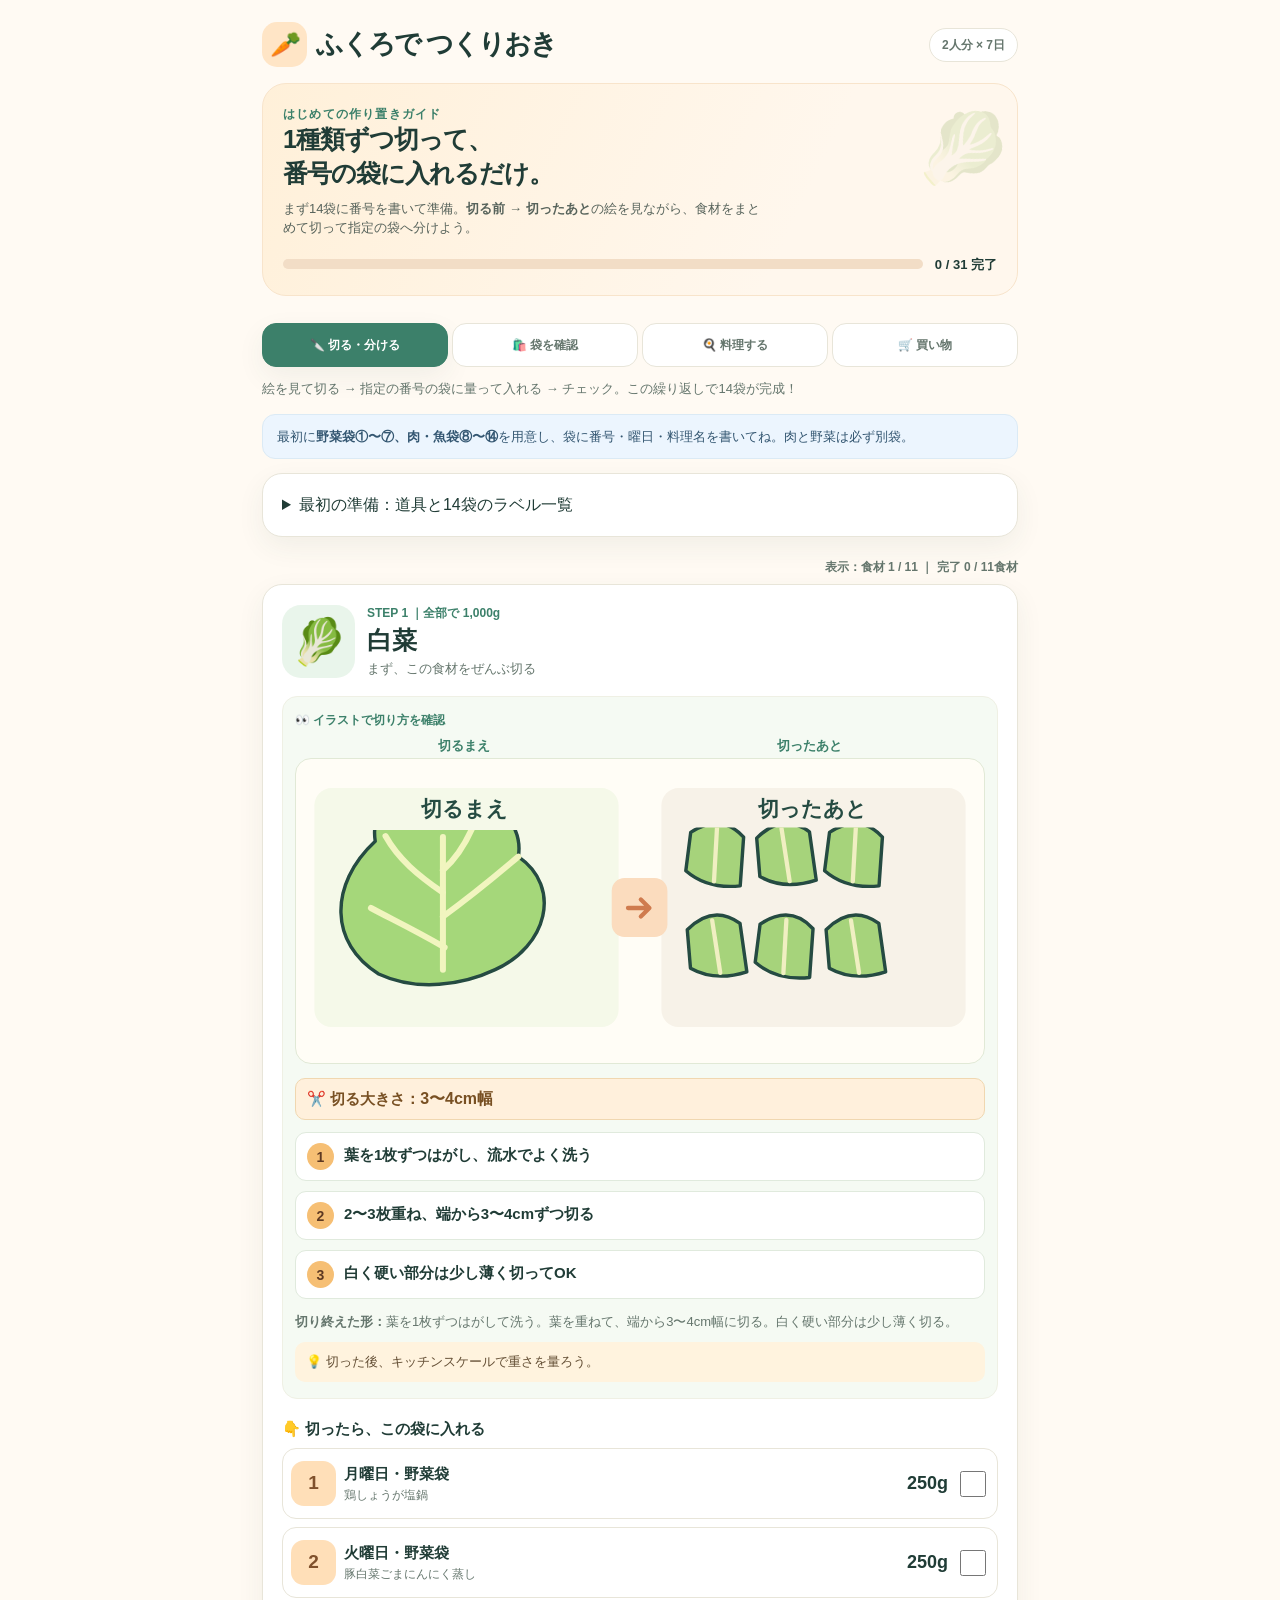
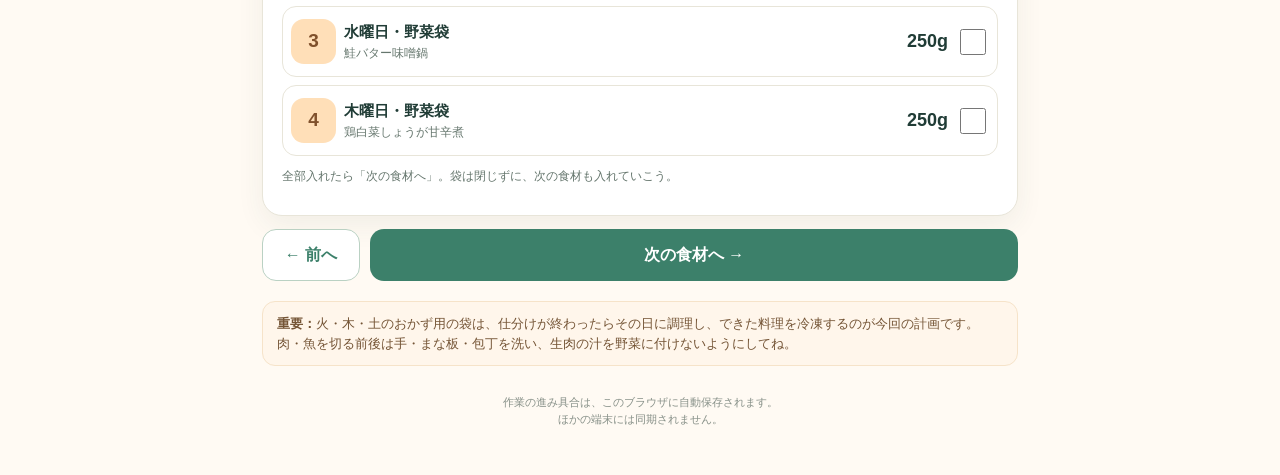
==== fukuro/index.html @ d4e45d3c "ふくろで つくりおき: 改修済みアプリを fukuro/ に取り込み、公開準備メモを更新 Codex で改修済みのアプリ本体・イラスト・テスト・引き継ぎ資料を ZIP から そのまま取り込んだ。Chr" ====
<!DOCTYPE html>
<html lang="ja">
<head>
<meta charset="utf-8">
<meta name="viewport" content="width=device-width,initial-scale=1,viewport-fit=cover">
<meta name="theme-color" content="#f7eee0">
<meta name="apple-mobile-web-app-capable" content="yes">
<meta name="apple-mobile-web-app-status-bar-style" content="default">
<link rel="apple-touch-icon" href="app-icon.png">
<link rel="manifest" href="manifest.webmanifest">
<meta name="description" content="1週間分の料理を、食材ごとに切って番号付きの袋に分ける作り置きサポートアプリ">
<title>ふくろで つくりおき｜イラスト付き切り方ガイド</title>
<style>
:root{--bg:#fffaf3;--paper:#fff;--ink:#203c36;--sub:#65766d;--orange:#f28a55;--orange-light:#fff0df;--green:#3c806a;--green-light:#e9f5eb;--line:#e8e5d9;--blue:#ecf5fe;--shadow:0 10px 28px rgba(42,76,65,.065)}
*{box-sizing:border-box}body{margin:0;background:var(--bg);color:var(--ink);font-family:-apple-system,BlinkMacSystemFont,"Hiragino Kaku Gothic ProN","Yu Gothic",Meiryo,sans-serif;line-height:1.5;-webkit-font-smoothing:antialiased}button{font:inherit;cursor:pointer}button:focus-visible,input:focus-visible{outline:3px solid #eda54b;outline-offset:2px}.app{max-width:790px;margin:0 auto;padding:22px 17px 110px}.eyebrow{font-size:12px;font-weight:800;letter-spacing:.1em;color:var(--green)}.head{display:flex;align-items:center;justify-content:space-between;gap:10px}.logo{display:flex;align-items:center;gap:9px;font-size:27px;font-weight:900;letter-spacing:-.07em}.logoIcon{width:45px;height:45px;display:grid;place-items:center;border-radius:15px;background:#ffe5c6;font-size:25px}.smalltop{font-weight:700;font-size:12px;background:white;border:1px solid var(--line);border-radius:25px;padding:7px 12px;color:var(--sub)}.hero{margin-top:16px;background:linear-gradient(115deg,#fff0d9,#fff7ed 70%);border:1px solid #f8e4cb;border-radius:24px;padding:21px 20px;position:relative;overflow:hidden}.hero:after{content:'🥬';position:absolute;right:5px;top:8px;font-size:76px;opacity:.16;transform:rotate(12deg)}h1{margin:0 0 8px;font-weight:900;font-size:25px;line-height:1.35;letter-spacing:-.04em}h2{margin:0;font-size:20px;letter-spacing:-.035em}h3{margin:0;font-size:16px}.hero p{font-size:13px;color:#57635b;max-width:480px;margin:0}.summary{margin-top:17px;display:flex;align-items:center;gap:12px}.progressTrack{height:10px;background:#f2ddc6;border-radius:99px;overflow:hidden;flex:1}.progressFill{height:100%;width:0;background:var(--green);border-radius:99px;transition:width .25s}.progressNum{font-weight:900;font-size:13px;white-space:nowrap}.tabs{display:grid;grid-template-columns:repeat(4,1fr);gap:8px;margin-top:19px;position:sticky;top:0;background:var(--bg);padding:8px 0 12px;z-index:20}.tab{padding:12px 4px;border-radius:14px;border:1px solid var(--line);background:white;color:var(--sub);font-weight:800;font-size:13px;white-space:nowrap}.tab.active{background:var(--green);border-color:var(--green);color:white;box-shadow:var(--shadow)}.section{display:none}.section.active{display:block;animation:fade .16s ease-out}@keyframes fade{from{opacity:.3;transform:translateY(4px)}to{opacity:1;transform:translateY(0)}}.intro{color:var(--sub);font-size:13px;margin:0 0 15px}.card{background:var(--paper);border:1px solid var(--line);border-radius:20px;padding:19px;margin-bottom:13px;box-shadow:var(--shadow)}.note{padding:12px 14px;border-radius:13px;background:var(--blue);font-size:13px;color:#335671;border:1px solid #dbeaf5;margin-bottom:14px}.warn{background:#fff6eb;border-color:#f6e3c9;color:#745435}.stepHead{display:flex;gap:12px;align-items:center}.bigEmoji{height:73px;width:73px;display:grid;place-items:center;border-radius:19px;background:var(--green-light);font-size:45px;flex-shrink:0}.kicker{color:var(--green);font-size:12px;font-weight:800}.stepName{font-size:25px;font-weight:900;line-height:1.25;margin:3px 0}.stepQty{font-size:13px;color:var(--sub)}.cutbox{background:#f8f8f0;padding:16px;margin-top:17px;border-radius:15px;border:1px solid #eff0e4}.cutlabel{font-size:12px;font-weight:900;color:var(--green);margin-bottom:7px}.cuttext{font-weight:750;font-size:17px}.cutmini{font-size:12px;color:var(--sub);margin-top:7px}.assignmentTitle{font-weight:900;margin:19px 0 7px;font-size:15px}.assign{display:flex;align-items:center;gap:12px;padding:12px 11px;border-radius:14px;border:1px solid var(--line);margin:8px 0;cursor:pointer;background:white;min-height:65px}.assign.done{background:#eef8ee;border-color:#bfdfc4}.num{width:45px;height:45px;border-radius:13px;display:grid;place-items:center;font-weight:900;font-size:19px;background:#ffdfb8;color:#80512c;flex-shrink:0}.aInfo{flex:1;min-width:0}.aInfo strong{display:block;font-size:15px}.aInfo small{color:var(--sub);font-size:12px;display:block}.grams{font-weight:900;font-size:20px;white-space:nowrap}.tick{width:24px;height:24px;accent-color:var(--green);flex-shrink:0}.stepNav{display:flex;gap:10px;margin:12px 0 20px}.btn{border:0;background:var(--green);color:white;font-weight:900;border-radius:14px;padding:13px 16px;min-height:49px;flex:1}.btn:disabled{background:#d1d9d3;color:#6b756c}.btn.secondary{background:white;color:var(--green);border:1px solid #bad1c3;flex:0 0 98px}.meter{text-align:right;font-size:12px;color:var(--sub);font-weight:800;padding:8px 0}.bagGrid{display:grid;grid-template-columns:repeat(2,minmax(0,1fr));gap:10px}.bagCard{border:1px solid var(--line);border-radius:16px;padding:13px;background:#fff}.bagCard.complete{background:#f1f9f2;border-color:#b9dbbd}.bagTop{display:flex;align-items:center;gap:8px}.bagNumber{font-size:21px;display:grid;place-items:center;width:39px;height:39px;background:#ffe4c2;border-radius:11px;font-weight:900}.bagTitle{font-weight:900;font-size:14px}.bagType{font-size:11px;color:var(--sub)}.bagContents{font-size:12px;padding:0;margin:11px 0 0;list-style:none}.bagContents li{display:flex;justify-content:space-between;gap:4px;padding:4px 0;border-top:1px dashed #ebeadf}.bagContents .ok{color:var(--green);font-weight:900}.bagContents .todo{color:#b2b6b0}.bagWeight{font-size:12px;font-weight:800;margin-top:8px;background:#f7f2e9;border-radius:7px;padding:5px}.dayCard{padding:0;overflow:hidden}.dayHeader{padding:15px 17px;background:#fbf4e7;display:flex;align-items:center;justify-content:space-between;gap:12px;cursor:pointer}.dayHeader h3{font-size:17px}.dayChip{font-size:11px;color:#67583b;background:#fff;border-radius:10px;padding:5px 8px;white-space:nowrap}.dayBody{padding:16px 17px}.recipeIngs{font-size:13px;color:var(--sub);margin-bottom:11px}.recipeDetail{font-size:13px;background:#f8f9f3;border-radius:13px;padding:12px 14px;margin:12px 0}.recipeDetail strong{color:var(--green)}ol.steps{margin:10px 0;padding:0 0 0 23px}ol.steps li{margin:7px 0;padding-left:2px;font-size:14px}.checkedItem{display:flex;align-items:center;gap:12px;padding:11px 0;border-bottom:1px solid var(--line);font-size:14px}.checkedItem input{width:20px;height:20px;accent-color:var(--green)}.checkedItem .q{font-size:12px;color:var(--sub);margin-left:auto;text-align:right}.subhead{font-weight:900;font-size:14px;margin:15px 0 2px}.footer{margin:28px 0 8px;text-align:center;color:#879088;font-size:11px}.reset{border:1px solid #e6b8aa;border-radius:10px;color:#ad5b47;background:#fff;padding:10px 15px;font-weight:750;font-size:12px}.navHelp{font-size:12px;color:var(--sub);margin:11px 0}.separator{height:1px;background:var(--line);margin:15px 0}.pill{display:inline-block;border-radius:15px;background:#f2ebd7;color:#7b6539;padding:4px 10px;font-size:12px;font-weight:800}.largeCallout{font-weight:900;font-size:17px;line-height:1.45}.daySelector{display:flex;gap:6px;overflow:auto;padding:0 0 9px}.daySelector button{flex:1;min-width:42px;background:white;border:1px solid var(--line);border-radius:12px;padding:9px 6px;font-weight:900;color:var(--sub)}.daySelector button.current{background:#ffdfb9;border-color:#eda55b;color:#74421a}
@media(max-width:430px){.app{padding:15px 12px 90px}.logo{font-size:23px}.hero{padding:18px 15px}h1{font-size:22px}.tabs{gap:5px}.tab{font-size:12px;padding:11px 2px}.card{padding:15px}.bagGrid{gap:7px}.bagCard{padding:10px}.bagContents{font-size:11px}.bagTitle{font-size:13px}.num{width:39px;height:39px}.grams{font-size:18px}}

/* Illustrated step-by-step cutting guide */
.cutSize{margin:0 0 12px;background:#fff0dc;border:1px solid #f0d7b0;color:#785023;border-radius:10px;padding:8px 11px;font-size:15px;font-weight:750}.cutSize strong{font-size:16px}
.illustrationKeys{display:flex;justify-content:space-around;margin:7px 0 3px;font-size:13px;font-weight:900;color:var(--green)}
.foodArt{display:block;width:100%;height:auto;border-radius:16px;background:#fffdf6;margin:0 auto 14px;border:1px solid #e1e9d6;aspect-ratio:800 / 355}
.cutbox{padding:14px 12px 16px;background:#f5faf3}
.cutSteps{display:grid;gap:10px;margin:10px 0 12px}
.cutStep{display:flex;align-items:flex-start;gap:10px;font-weight:750;font-size:15px;line-height:1.6;padding:10px 11px;border-radius:11px;background:white;border:1px solid #e0eadd}
.snum{flex:0 0 27px;height:27px;display:grid;place-items:center;border-radius:50%;background:#f6bf74;color:#5e3922;font-size:14px;font-weight:900}
.cutmini{font-size:13px;line-height:1.7;margin-top:8px}.cutmini.tip{background:#fff3de;padding:9px 11px;border-radius:10px;color:#624d33}
@media(max-width:430px){.cutbox{padding:10px}.cutStep{font-size:14px;padding:9px 8px}.foodArt{margin-bottom:12px}}
/* Touch targets and narrow iPhone screens */
button,input,label{touch-action:manipulation}button,.checkedItem{min-height:44px}.tick,.checkedItem input{width:26px;height:26px}.checkedItem input{flex-shrink:0}.logo{font-size:clamp(18px,5vw,27px)}.logoIcon{flex-shrink:0}.smalltop{flex-shrink:0}.tabs{gap:4px}.tab{white-space:normal;font-size:12px}.app{padding-bottom:calc(40px + env(safe-area-inset-bottom))}.assign{gap:8px;padding:12px 8px}.grams{font-size:18px}.aInfo small{overflow-wrap:anywhere}.labelList{padding-left:24px;font-size:14px}.storageNotice{margin:12px 0}.bagContents .todo{color:#656e63}
@media(max-width:390px){.app{padding-left:12px;padding-right:12px}.card{padding:14px}.bagGrid{grid-template-columns:1fr}.num{width:38px;height:42px}.aInfo strong{font-size:14px}}
</style>
</head>
<body>
<div class="app">
<header class="head"><div class="logo"><span class="logoIcon">🥕</span> ふくろで つくりおき</div><div class="smalltop">2人分 × 7日</div></header>
<section class="hero"><div class="eyebrow">はじめての作り置きガイド</div><h1>1種類ずつ切って、<br>番号の袋に入れるだけ。</h1><p>まず14袋に番号を書いて準備。<strong>切る前 → 切ったあと</strong>の絵を見ながら、食材をまとめて切って指定の袋へ分けよう。</p><div class="summary"><div class="progressTrack"><div class="progressFill" id="progressFill"></div></div><span class="progressNum" id="progressNum">0 / 31 完了</span></div></section>
<div id="previewHelp" style="background:#fff4dd;border:1px solid #e3c99d;border-radius:14px;padding:14px;margin-top:14px;font-size:14px"><strong>ボタンが反応しない場合</strong><p style="margin:5px 0 0">ChatGPTのHTMLプレビューやiPhoneのファイルプレビューでは、操作機能が無効になる場合があります。ブラウザでWebサイトとして開くか、Codexでプレビューしてください。この案内は動作する環境では自動で消えます。</p></div><nav class="tabs" aria-label="メニュー">
<button class="tab active" data-tab="prep">🔪 切る・分ける</button><button class="tab" data-tab="bags">🛍️ 袋を確認</button><button class="tab" data-tab="cook">🍳 料理する</button><button class="tab" data-tab="shop">🛒 買い物</button>
</nav>
<main>
<p id="storageNotice" class="note warn storageNotice" role="status" hidden></p>
<section class="section active" id="prep">
<p class="intro">絵を見て切る → 指定の番号の袋に量って入れる → チェック。この繰り返しで14袋が完成！</p>
<div class="note">最初に<strong>野菜袋①〜⑦、肉・魚袋⑧〜⑭</strong>を用意し、袋に番号・曜日・料理名を書いてね。肉と野菜は必ず別袋。</div>
<details class="card"><summary>最初の準備：道具と14袋のラベル一覧</summary><p>包丁・まな板・キッチンスケール・油性ペン・袋L7枚／M7枚・鍋・フライパン・冷凍対応容器3個を用意します。</p><p>以下の番号・曜日・料理名を書きます。袋の口はまだ閉じません。</p><ol id="labelList" class="labelList"></ol></details>
<div class="meter" id="stepCounter"></div>
<div class="card" id="prepCard"></div>
<div class="stepNav"><button class="btn secondary" id="prevStep">← 前へ</button><button class="btn" id="nextStep">次の食材へ →</button></div>
<div class="note warn"><strong>重要：</strong>火・木・土のおかず用の袋は、仕分けが終わったらその日に調理し、できた料理を冷凍するのが今回の計画です。肉・魚を切る前後は手・まな板・包丁を洗い、生肉の汁を野菜に付けないようにしてね。</div>
</section>
<section class="section" id="bags">
<p class="intro">袋の番号で、入れるものをすぐ確認できるよ。緑色は仕分けが終わった袋。</p>
<div class="bagGrid" id="bagGrid"></div>
<div class="card" style="margin-top:15px"><h3>🧊 仕分け後はどうする？</h3><p class="navHelp"><strong>月・水・金・日：</strong>野菜袋と肉・魚袋をそれぞれ閉じ、すぐに冷凍する。</p><p class="navHelp"><strong>火・木・土：</strong>袋の材料をすぐに調理。完成した料理を浅い保存容器に分け、速やかに冷まして冷凍する。生の肉を野菜の袋と一緒にしない。</p></div>
</section>
<section class="section" id="cook">
<p class="intro">使う袋は番号で分かるよ。鍋の日は凍ったまま、その他3日は仕込みの日に調理して冷凍。</p>
<div class="daySelector" id="daySelector"></div><div id="recipeArea"></div>
<div class="note warn">妊娠中も安心して食べられるよう、肉・魚の中心温度<strong>75℃で1分以上</strong>を目安に十分加熱してね。記載時間は目安で、冷凍状態・火力・厚さで変わります。完成済みのおかずも中心まで十分に温め直そう。</div>
</section>
<section class="section" id="shop">
<p class="intro">今回の献立を作るための材料。グラム数は食べる部分（下処理後）の重量だよ。</p><div id="shoppingItems"></div>
<div class="note warn">白菜1/2玉やキャベツ1/2玉の重さは個体差があるため、必要な使用量を確認して購入してね。鍋の素は2人前×4回＝8人前使います。開封・水の量は商品の表示を優先。</div>
<div class="card"><h3>🧼 調理を始める前に</h3><p class="navHelp">手洗い → 野菜を洗う → 野菜を先に切る → 生肉・魚を最後に切る。食材と完成料理を常温に長く放置しないこと。</p><div class="separator"></div><button class="reset" id="resetBtn">チェックを全部やり直す</button></div>
</section>
</main><footer class="footer">作業の進み具合は、このブラウザに自動保存されます。<br>ほかの端末には同期されません。</footer>
</div>
<script>
'use strict';
// Units are grams for edible ingredients. Bag numbers 1–7 are vegetables, 8–14 are proteins.
const bags=[
 {id:1,day:'月',meal:'鶏しょうが塩鍋',type:'野菜'},
 {id:2,day:'火',meal:'豚白菜ごまにんにく蒸し',type:'野菜'},
 {id:3,day:'水',meal:'鮭バター味噌鍋',type:'野菜'},
 {id:4,day:'木',meal:'鶏白菜しょうが甘辛煮',type:'野菜'},
 {id:5,day:'金',meal:'豚の寄せ鍋',type:'野菜'},
 {id:6,day:'土',meal:'牛きのこすき焼き風煮',type:'野菜'},
 {id:7,day:'日',meal:'鶏豆乳ごま鍋',type:'野菜'},
 {id:8,day:'月',meal:'鶏しょうが塩鍋',type:'肉'},
 {id:9,day:'火',meal:'豚白菜ごまにんにく蒸し',type:'肉'},
 {id:10,day:'水',meal:'鮭バター味噌鍋',type:'魚'},
 {id:11,day:'木',meal:'鶏白菜しょうが甘辛煮',type:'肉'},
 {id:12,day:'金',meal:'豚の寄せ鍋',type:'肉'},
 {id:13,day:'土',meal:'牛きのこすき焼き風煮',type:'肉'},
 {id:14,day:'日',meal:'鶏豆乳ごま鍋',type:'肉'}
];
const cutSizes={"hakusai":"3〜4cm幅","shimeji":"硬い根元を切ってほぐす","cabbage":"3〜4cm角","komatsuna":"4cm幅","carrot":"厚さ5mmの半月切り","negi":"斜めに1cm幅","enoki":"長さを半分に","chicken":"3〜4cmの一口大","pork":"大きいものだけ約5cm","salmon":"1切れを2〜3つに","beef":"長いものだけ5〜6cm"};
const illustratedSteps={"hakusai":["葉を1枚ずつはがし、流水でよく洗う","2〜3枚重ね、端から3〜4cmずつ切る","白く硬い部分は少し薄く切ってOK"],"shimeji":["袋からしめじを出す（通常は洗わなくてOK）","下の硬い石づきを包丁で切る","残ったしめじを手で1本ずつほぐす"],"cabbage":["葉をはがして流水で洗う","真ん中の硬い芯を切り取る","3〜4cm角になるようにざく切り"],"komatsuna":["根元を少し切り、葉と茎をよく洗う","まな板で葉と茎をそろえる","端から4cmずつ切る"],"carrot":["両端を切り、ピーラーで皮をむく","縦に半分に切り、平らな面を下に置く","厚さ5mmずつ切ると半月形になる"],"negi":["根元を切り、洗う","長ねぎをまな板に横に置く","包丁を斜めにして1cm幅ずつ切る"],"enoki":["袋を開け、下の硬い石づきを切る","残った部分を真ん中で半分に切る","手で食べやすくほぐす"],"chicken":["野菜が全部終わってから肉を扱う。肉は洗わない","清潔なまな板で脂や硬い筋を取り除く","3〜4cmの一口大に切る。手と道具を洗う"],"pork":["野菜の作業が終わってから扱う（肉は洗わない）","広げて、大きい部分を探す","大きい肉だけ約5cmに切る。小さい肉はそのまま"],"salmon":["野菜の作業が終わってから扱う（鮭は洗わない）","骨があるか確かめ、骨があれば抜く","1切れを2〜3つに切って1回分に分ける"],"beef":["野菜が全部終わってから扱う（肉は洗わない）","肉を重ならないように広げる","長い肉だけ5〜6cmに切る"]};
const illustrationData={"chicken":"[data-uri]","hakusai":"[data-uri]","salmon":"[data-uri]","enoki":"[data-uri]","pork":"[data-uri]","negi":"[data-uri]","cabbage":"[data-uri]","shimeji":"[data-uri]","carrot":"[data-uri]","beef":"[data-uri]","komatsuna":"[data-uri]"};
const ingredients=[
 {id:'hakusai',name:'白菜',icon:'🥬',cut:'葉を1枚ずつはがして洗う。葉を重ねて、端から3〜4cm幅に切る。白く硬い部分は少し薄く切る。',tip:'切った後、キッチンスケールで重さを量ろう。',assign:[[1,250],[2,250],[3,250],[4,250]]},
 {id:'shimeji',name:'しめじ',icon:'🍄',cut:'袋から出し、根元の硬く固まった部分（石づき）を切り落とす。あとは手でほぐす。',tip:'石づきの部分は重量に含めない。',assign:[[1,80],[4,80],[6,80],[7,60]]},
 {id:'cabbage',name:'キャベツ',icon:'🥬',cut:'葉をはがして洗う。硬い芯を取り、食べやすい3〜4cm角にざく切りする。',tip:'水気をよく切ってから袋に入れよう。',assign:[[5,250],[7,250]]},
 {id:'komatsuna',name:'小松菜',icon:'🌿',cut:'根元を少し切り落とす。根元の隙間までよく洗い、葉と茎をまとめて4cm幅に切る。',tip:'洗った水気を軽く切る。',assign:[[2,100],[7,100]]},
 {id:'carrot',name:'にんじん',icon:'🥕',cut:'洗って両端を切る。皮をむいて縦半分に切り、切り口を下にして厚さ5mmずつ切る（半月切り）。',tip:'厚すぎると煮えるまで時間がかかる。',assign:[[2,50],[3,80],[4,80],[5,40],[7,50]]},
 {id:'negi',name:'長ねぎ',icon:'🧅',cut:'根と傷んだ葉を切り落とし、よく洗う。包丁を少し斜めにして、約1cm幅に切る。',tip:'青い部分も柔らかく食べられるところは使える。',assign:[[1,80],[5,80],[6,90]]},
 {id:'enoki',name:'えのき',icon:'🍄',cut:'袋から出して根元の硬い部分を切り落とす。残りを長さ半分に切り、手でほぐす。',tip:'硬い根元は袋に入れない。',assign:[[3,100],[5,100],[6,70],[7,30]]},
 {id:'chicken',name:'鶏もも肉',icon:'🍗',cut:'生肉は洗わず、清潔な肉用まな板で3〜4cmの一口大に切る。厚いところはもう少し小さくする。',tip:'野菜を切り終えたあと、最後に切る。',assign:[[8,250],[11,300],[14,250]]},
 {id:'pork',name:'豚こま肉',icon:'🥩',cut:'大きい肉だけ5cm程度に切る。小さい肉は切らずにそのままでOK。',tip:'1回分ずつ、薄く広げて袋へ。',assign:[[9,300],[12,250]]},
 {id:'salmon',name:'生鮭（無塩）',icon:'🐟',cut:'生の鮭は洗わない。骨があれば清潔な骨抜きで取り、1切れを2〜3つに切る。',tip:'切り身の重さは2切れで合計250gを目安に。',assign:[[10,250]]},
 {id:'beef',name:'牛赤身薄切り肉',icon:'🥩',cut:'長い肉だけ5〜6cmに切る。薄い肉は重ならないようにして袋へ。',tip:'生肉を扱った道具や手をよく洗おう。',assign:[[13,300]]}
];
const recipes=[
 {day:'月',name:'鶏しょうが塩鍋',bag:[1,8],kind:'鍋の日：生の食材を冷凍',extras:'プチッと鍋「ちゃんこ鍋」2個、水300ml、おろししょうが小さじ1',steps:['鍋に水・鍋の素・しょうがを入れて中火にかけ、沸騰させる。','袋①の冷凍野菜を袋から出して入れ、再沸騰させる。','袋⑧の鶏肉を1切れずつ入れる。凍って固まった肉は冷蔵庫で解凍してから使うと安全で確実。','弱めの中火で加熱し、一番厚い鶏肉の中心まで十分に火を通す。']},
 {day:'火',name:'豚肉と白菜のごまにんにく蒸し',bag:[2,9],kind:'仕込み日に調理 → 完成品を冷凍',extras:'水100ml（ふたなしなら200ml）、しょうゆ大さじ1と1/2、みりん大さじ1、にんにく小さじ1/2、ごま油小さじ2',steps:['深めのフライパンに袋②の野菜を入れ、その上に袋⑨の豚肉を広げてのせる。','水・しょうゆ・みりん・にんにくを入れ、ふたをして中火で加熱する。ふたがなければ水を200mlにし、時々混ぜる。','8〜12分を目安に様子を見て、豚肉の中心まで十分に火を通す。水がなくなりそうなら少し足す。','火を止めてごま油を混ぜる。浅い容器に小分けして速やかに冷まし、冷凍する。食べる日に十分温め直す。']},
 {day:'水',name:'鮭のバター味噌鍋',bag:[3,10],kind:'鍋の日：生の食材を冷凍',extras:'プチッと鍋「濃厚みそ鍋」2個、水300ml、バター5〜10g',steps:['鍋に水と鍋の素を入れ、沸騰させる。','袋③の野菜を凍ったまま入れ、再沸騰させる。','袋⑩の鮭を入れ、中心までしっかり火を通す。凍った塊なら先に冷蔵庫で解凍する。','火を弱めてバターを溶かし、骨がないか確認して盛り付ける。']},
 {day:'木',name:'鶏肉と白菜のしょうが甘辛煮',bag:[4,11],kind:'仕込み日に調理 → 完成品を冷凍',extras:'水150ml、しょうゆ大さじ1と1/2、みりん大さじ1と1/2、砂糖小さじ1、しょうが小さじ1、和風だし小さじ1/2',steps:['鍋に水・調味料と袋④の野菜を入れ、中火で温める。','沸騰したら袋⑪の鶏肉を1切れずつ入れる。','弱めの中火で12〜15分を目安に煮る。鶏肉の中心まで火を通し、にんじんが柔らかいことを確かめる。','浅い容器に小分けして速やかに冷まし、冷凍する。食べる日に十分温め直す。']},
 {day:'金',name:'豚肉の寄せ鍋',bag:[5,12],kind:'鍋の日：生の食材を冷凍',extras:'プチッと鍋「寄せ鍋」2個、水300ml、ポン酢（食べるときお好みで）',steps:['鍋に水と鍋の素を入れて沸騰させる。','袋⑤の野菜を凍ったまま入れ、再沸騰させる。','袋⑫の豚肉を広げながら入れる。固まっている場合は冷蔵庫で解凍してから。','豚肉の中心まで十分に加熱し、食べるときにポン酢を好みで少し加える。']},
 {day:'土',name:'牛肉ときのこのすき焼き風煮',bag:[6,13],kind:'仕込み日に調理 → 完成品を冷凍',extras:'水100ml、しょうゆ大さじ2、みりん大さじ2、砂糖大さじ1',steps:['鍋に水・しょうゆ・みりん・砂糖を入れて沸騰させる。','袋⑥のきのこ・長ねぎを入れ、2〜3分煮る。','袋⑬の牛肉を1枚ずつ広げて入れ、5〜8分を目安に中心まで火を通す。','浅い容器で速やかに冷まして冷凍する。食べる日に十分温め直す。']},
 {day:'日',name:'鶏の濃厚豆乳ごま鍋',bag:[7,14],kind:'鍋の日：生の食材を冷凍',extras:'プチッと鍋「豆乳ごま鍋」2個、水300ml、すりごま大さじ1',steps:['鍋に水と鍋の素を入れ、沸騰させる。','袋⑦の野菜を凍ったまま入れ、再沸騰させる。','袋⑭の鶏肉を1切れずつ入れて、中心まで十分に火を通す。','すりごまを加え、軽く混ぜる。']}
];
const shopping=[
 {title:'野菜・きのこ',items:[['白菜','1/2玉（使用1,000g）'],['キャベツ','1/2玉（使用500g）'],['小松菜','1束（使用200g）'],['にんじん','2〜3本（使用300g）'],['長ねぎ','3本（使用250g）'],['しめじ','3袋（使用300g）'],['えのき','3袋（使用300g）']]},
 {title:'肉・魚',items:[['鶏もも肉','800g'],['豚こま肉','550g'],['牛赤身薄切り肉','300g'],['生鮭（無塩）','250g']]},
 {title:'鍋の素',items:[['プチッと鍋 ちゃんこ鍋','1袋'],['プチッと鍋 濃厚みそ鍋','1袋'],['プチッと鍋 寄せ鍋','1袋'],['プチッと鍋 豆乳ごま鍋','1袋']]},
 {title:'味付け・保存用品',items:[['しょうゆ','合計75ml使用'],['みりん','合計約68ml使用'],['砂糖','小さじ1＋大さじ1使用'],['チューブにんにく','小さじ1/2使用'],['チューブしょうが','小さじ2使用'],['ごま油','小さじ2使用'],['バター','5〜10g使用'],['ポン酢','お好みで'],['すりごま','大さじ1使用'],['和風だし','小さじ1/2使用'],['冷凍用保存袋','野菜L7枚＋肉魚M7枚（火木土は仕分け用）'],['冷凍対応の保存容器','3個以上']]}];
let memory={};
const storageNotice=document.getElementById('storageNotice');
function storageWarning(message){storageNotice.hidden=false;storageNotice.textContent=message}
try{const parsed=JSON.parse(localStorage.getItem('fukuro-v1')||'{}');if(parsed && typeof parsed==='object' && !Array.isArray(parsed))memory=parsed}catch(e){storageWarning('保存データを読み込めませんでした。この画面では操作を続けられます。')}
const validKeys=new Set(ingredients.flatMap(i=>i.assign.map(([n])=>`${i.id}:${n}`)));
function checks(value,valid){return Object.fromEntries(Object.entries(value && typeof value==='object' ? value : {}).filter(([k,v])=>valid.has(k)&&v===true))}
let done=checks(memory.done,validKeys);
let shopped=checks(memory.shopped,new Set(shopping.flatMap((g,i)=>g.items.map((_,j)=>`${i}-${j}`))));
let step=Number.isInteger(memory.step)?Math.max(0,Math.min(ingredients.length-1,memory.step)):0;
let currentDay=Number.isInteger(memory.day)?Math.max(0,Math.min(recipes.length-1,memory.day)):0;
const save=()=>{try{localStorage.setItem('fukuro-v1',JSON.stringify({done,shopped,step,day:currentDay}));storageNotice.hidden=true}catch(e){storageWarning('このブラウザでは保存できません。操作はできますが、ページを閉じるとチェックが失われます。')}};
const dkey=(id,n)=>`${id}:${n}`;
const totalAssignments=ingredients.reduce((a,i)=>a+i.assign.length,0);
function setProgress(){const c=Object.values(done).filter(Boolean).length;const finished=ingredients.filter(i=>i.assign.every(([n])=>done[dkey(i.id,n)])).length;document.getElementById('stepCounter').textContent=`表示：食材 ${step+1} / ${ingredients.length} ｜ 完了 ${finished} / 11食材`;document.getElementById('progressNum').textContent=`${c} / ${totalAssignments} 完了`;document.getElementById('progressFill').style.width=(100*c/totalAssignments)+'%'}
function renderPrep(){let ing=ingredients[step];document.getElementById('stepCounter').textContent=`食材 ${step+1} / ${ingredients.length}`;const total=ing.assign.reduce((s,a)=>s+a[1],0);document.getElementById('prepCard').innerHTML=`<div class="stepHead"><div class="bigEmoji">${ing.icon}</div><div><div class="kicker">STEP ${step+1} ｜全部で ${total.toLocaleString()}g</div><div class="stepName">${ing.name}</div><div class="stepQty">まず、この食材をぜんぶ切る</div></div></div><div class="cutbox">
<div class="cutlabel">👀 イラストで切り方を確認</div>
<div class="illustrationKeys"><span>切るまえ</span><span>切ったあと</span></div>
<img class="foodArt" src="${illustrationData[ing.id]}" alt="${ing.name}の切る前と切った後のイラスト" width="800" height="355" draggable="false" loading="eager">
<div class="cutSize">✂️ 切る大きさ：<strong>${cutSizes[ing.id]}</strong></div><div class="cutSteps">${illustratedSteps[ing.id].map((v,i)=>`<div class="cutStep"><span class="snum">${i+1}</span><span>${v}</span></div>`).join('')}</div>
<div class="cutmini"><strong>切り終えた形：</strong>${ing.cut}</div>
<div class="cutmini tip">💡 ${ing.tip}</div></div><div class="assignmentTitle">👇 切ったら、この袋に入れる</div><div id="assignments">${ing.assign.map(([n,g])=>{const bag=bags.find(b=>b.id===n);const isDone=!!done[dkey(ing.id,n)];return `<label class="assign ${isDone?'done':''}"><span class="num">${n}</span><span class="aInfo"><strong>${bag.day}曜日・${bag.type}袋</strong><small>${bag.meal}</small></span><span class="grams">${g}g</span><input class="tick" type="checkbox" data-id="${ing.id}" data-n="${n}" ${isDone?'checked':''} aria-label="袋${n}に${ing.name}${g}gを入れた"></label>`}).join('')}</div><div class="navHelp">全部入れたら「次の食材へ」。袋は閉じずに、次の食材も入れていこう。</div>`;document.querySelectorAll('#assignments input').forEach(c=>c.addEventListener('change',e=>{done[dkey(e.target.dataset.id,+e.target.dataset.n)]=e.target.checked;save();e.target.closest("label").classList.toggle("done",e.target.checked);setProgress()}));setProgress();document.getElementById('prevStep').disabled=step===0;document.getElementById('nextStep').textContent=step===ingredients.length-1?'袋を確認する →':'次の食材へ →'}
function renderBags(){document.getElementById('bagGrid').innerHTML=bags.map(b=>{let contents=ingredients.flatMap(i=>i.assign.filter(a=>a[0]===b.id).map(a=>({name:i.name,g:a[1],done:!!done[dkey(i.id,b.id)]})));let complete=contents.every(c=>c.done);return `<div class="bagCard ${complete?'complete':''}"><div class="bagTop"><div class="bagNumber">${b.id}</div><div><div class="bagTitle">${b.day}曜日・${b.type}袋</div><div class="bagType">${b.meal}</div></div></div><ul class="bagContents">${contents.map(c=>`<li><span>${c.name}</span><b class="${c.done?'ok':'todo'}">${c.done?'✓ ':''}${c.g}g</b></li>`).join('')}</ul><div class="bagWeight">${complete?'✅ 完了':'あと'+contents.filter(c=>!c.done).length+'種類'} ・ 合計 ${contents.reduce((s,c)=>s+c.g,0)}g</div></div>`}).join('')}
function renderCook(){document.getElementById('daySelector').innerHTML=recipes.map((r,i)=>`<button class="${i===currentDay?'current':''}" data-day="${i}">${r.day}</button>`).join('');document.querySelectorAll('#daySelector button').forEach(btn=>btn.addEventListener('click',e=>{currentDay=+e.currentTarget.dataset.day;save();renderCook()}));let r=recipes[currentDay];const weekday=['月','火','水','木','金','土','日'];let veggie=bags.find(b=>b.id===r.bag[0]);let lines=ingredients.flatMap(i=>i.assign.filter(a=>r.bag.includes(a[0])).map(a=>`${i.name} ${a[1]}g`));document.getElementById('recipeArea').innerHTML=`<div class="card"><span class="pill">${r.kind}</span><h2 style="margin:10px 0">${r.day}曜日｜${r.name}</h2><div class="largeCallout">使う袋：${r.bag.map(n=>' '+n+'番').join(' ＋ ')}</div><p class="recipeIngs">${lines.join(' ／ ')}</p><div class="recipeDetail"><strong>🧂 ${[1,3,5].includes(currentDay)?'仕込み日に用意するもの':'食べる日に用意するもの'}</strong><br>${r.extras}</div><p class="note">材料はすべて袋から出して調理します。袋ごと加熱しません。鍋の素の個数・希釈量は商品の表示を優先。温度計で中心温度75℃・1分以上を確かめるのが確実です。</p><h3>作り方</h3><ol class="steps">${r.steps.map(s=>`<li>${s}</li>`).join('')}</ol></div>`}
function renderShopping(){document.getElementById('shoppingItems').innerHTML=shopping.map((g,i)=>`<div class="card"><h3>${g.title}</h3>${g.items.map((it,j)=>`<label class="checkedItem"><input type="checkbox" data-shop="${i}-${j}" ${shopped[`${i}-${j}`]?'checked':''}><span>${it[0]}</span><span class="q">${it[1]}</span></label>`).join('')}</div>`).join('');document.querySelectorAll('[data-shop]').forEach(i=>i.addEventListener('change',e=>{shopped[e.target.dataset.shop]=e.target.checked;save()}))}
function gotoTab(t){document.querySelectorAll('.tab').forEach(el=>(el.classList.toggle('active',el.dataset.tab===t),el.setAttribute('aria-pressed',String(el.dataset.tab===t))));document.querySelectorAll('.section').forEach(el=>el.classList.toggle('active',el.id===t));if(t==='bags')renderBags();if(t==='cook')renderCook();if(t==='shop')renderShopping()}
document.querySelectorAll('.tab').forEach(btn=>btn.addEventListener('click',e=>gotoTab(e.currentTarget.dataset.tab)));
document.getElementById('prevStep').addEventListener('click',()=>{step=Math.max(0,step-1);save();renderPrep();window.scrollTo({top:170,behavior:'smooth'})});
document.getElementById('nextStep').addEventListener('click',()=>{if(step===ingredients.length-1)gotoTab('bags');else{step++;save();renderPrep();window.scrollTo({top:170,behavior:'smooth'})}});
document.getElementById('resetBtn').addEventListener('click',()=>{if(confirm('仕分けと買い物のチェックを全部消しますか？')){done={};shopped={};step=0;currentDay=0;save();renderPrep();renderShopping();setProgress();gotoTab('prep')}});
document.getElementById('labelList').innerHTML=bags.map(b=>`<li>${b.id}番：${b.day}曜日・${b.type}｜${b.meal}</li>`).join('');
gotoTab('prep');renderPrep();setProgress();renderCook();renderShopping();document.getElementById("previewHelp").remove();
</script>
</body>
</html>
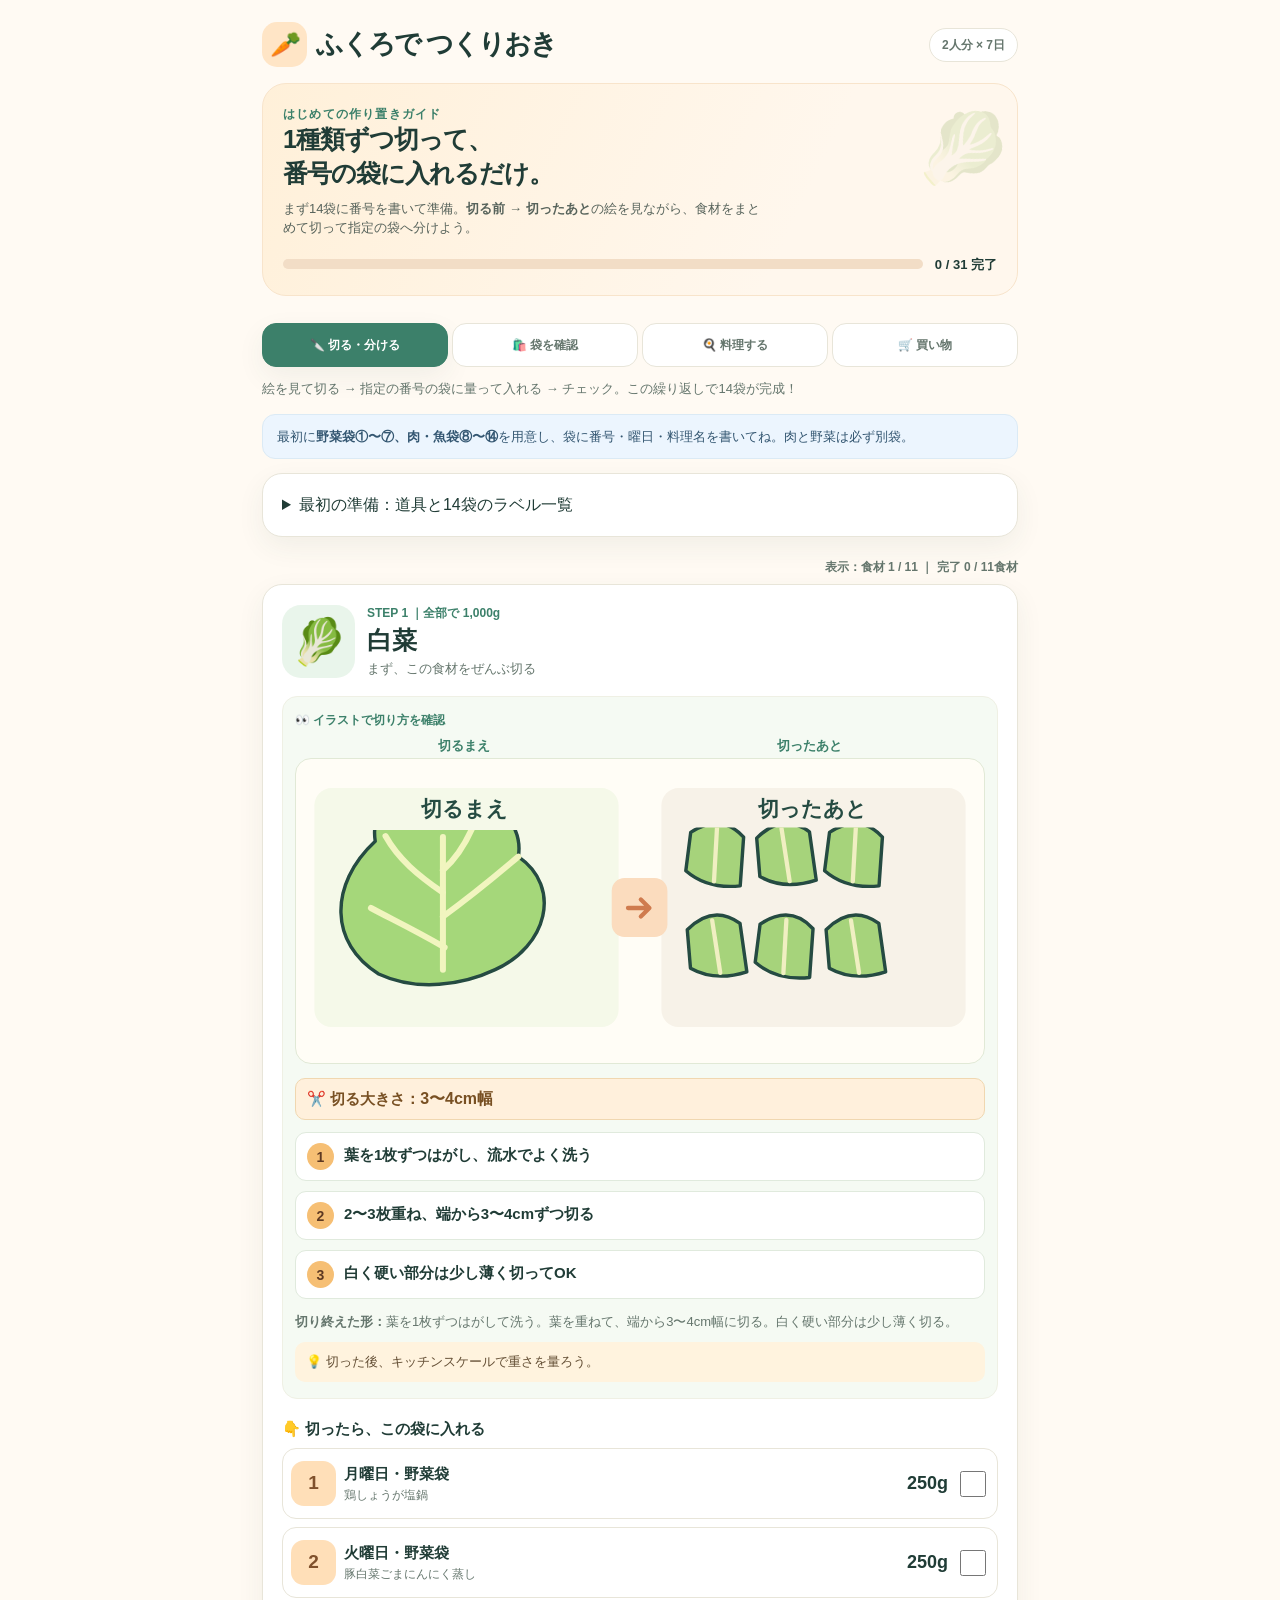
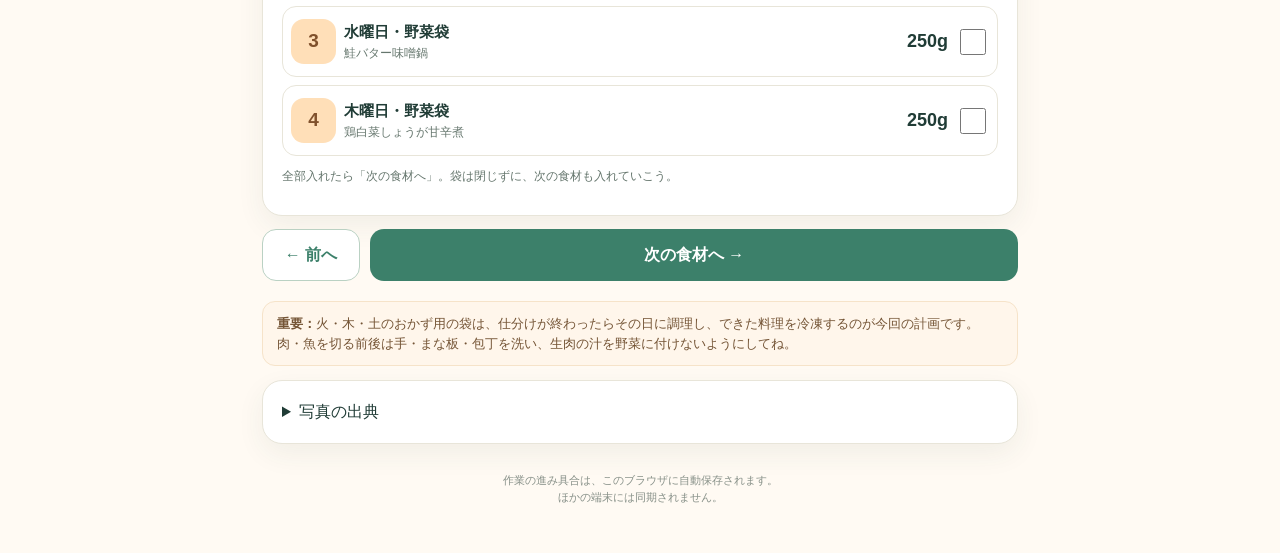
==== commit 0e1caff9: "ふくろ: 食材写真の表示枠と出典一覧を追加（写真データは未登録） Co-Authored-By: Claude Opus 5.5 <noreply@anthropic.com> Claude-Sess" ====
--- a/fukuro/index.html
+++ b/fukuro/index.html
@@ -18,6 +18,7 @@
 /* Illustrated step-by-step cutting guide */
 .cutSize{margin:0 0 12px;background:#fff0dc;border:1px solid #f0d7b0;color:#785023;border-radius:10px;padding:8px 11px;font-size:15px;font-weight:750}.cutSize strong{font-size:16px}
 .illustrationKeys{display:flex;justify-content:space-around;margin:7px 0 3px;font-size:13px;font-weight:900;color:var(--green)}
+.photoBox{margin:0 0 14px}.foodPhoto{display:block;width:100%;height:auto;aspect-ratio:4 / 3;object-fit:cover;border-radius:16px;border:1px solid #e1e9d6;background:#f3f1ea}.photoNote{font-size:12px;color:#6b6b6b;margin:5px 2px 0;line-height:1.4}.credits{font-size:12px;line-height:1.5;color:#555;word-break:break-word}.credits li{margin:4px 0}.credits a{color:inherit}
 .foodArt{display:block;width:100%;height:auto;border-radius:16px;background:#fffdf6;margin:0 auto 14px;border:1px solid #e1e9d6;aspect-ratio:800 / 355}
 .cutbox{padding:14px 12px 16px;background:#f5faf3}
 .cutSteps{display:grid;gap:10px;margin:10px 0 12px}
@@ -63,7 +64,7 @@
 <div class="note warn">白菜1/2玉やキャベツ1/2玉の重さは個体差があるため、必要な使用量を確認して購入してね。鍋の素は2人前×4回＝8人前使います。開封・水の量は商品の表示を優先。</div>
 <div class="card"><h3>🧼 調理を始める前に</h3><p class="navHelp">手洗い → 野菜を洗う → 野菜を先に切る → 生肉・魚を最後に切る。食材と完成料理を常温に長く放置しないこと。</p><div class="separator"></div><button class="reset" id="resetBtn">チェックを全部やり直す</button></div>
 </section>
-</main><footer class="footer">作業の進み具合は、このブラウザに自動保存されます。<br>ほかの端末には同期されません。</footer>
+<details class="card" id="photoCredits"><summary>写真の出典</summary><ul class="credits" id="creditList"></ul></details></main><footer class="footer">作業の進み具合は、このブラウザに自動保存されます。<br>ほかの端末には同期されません。</footer>
 </div>
 <script>
 'use strict';
@@ -86,6 +87,8 @@
 ];
 const cutSizes={"hakusai":"3〜4cm幅","shimeji":"硬い根元を切ってほぐす","cabbage":"3〜4cm角","komatsuna":"4cm幅","carrot":"厚さ5mmの半月切り","negi":"斜めに1cm幅","enoki":"長さを半分に","chicken":"3〜4cmの一口大","pork":"大きいものだけ約5cm","salmon":"1切れを2〜3つに","beef":"長いものだけ5〜6cm"};
 const illustratedSteps={"hakusai":["葉を1枚ずつはがし、流水でよく洗う","2〜3枚重ね、端から3〜4cmずつ切る","白く硬い部分は少し薄く切ってOK"],"shimeji":["袋からしめじを出す（通常は洗わなくてOK）","下の硬い石づきを包丁で切る","残ったしめじを手で1本ずつほぐす"],"cabbage":["葉をはがして流水で洗う","真ん中の硬い芯を切り取る","3〜4cm角になるようにざく切り"],"komatsuna":["根元を少し切り、葉と茎をよく洗う","まな板で葉と茎をそろえる","端から4cmずつ切る"],"carrot":["両端を切り、ピーラーで皮をむく","縦に半分に切り、平らな面を下に置く","厚さ5mmずつ切ると半月形になる"],"negi":["根元を切り、洗う","長ねぎをまな板に横に置く","包丁を斜めにして1cm幅ずつ切る"],"enoki":["袋を開け、下の硬い石づきを切る","残った部分を真ん中で半分に切る","手で食べやすくほぐす"],"chicken":["野菜が全部終わってから肉を扱う。肉は洗わない","清潔なまな板で脂や硬い筋を取り除く","3〜4cmの一口大に切る。手と道具を洗う"],"pork":["野菜の作業が終わってから扱う（肉は洗わない）","広げて、大きい部分を探す","大きい肉だけ約5cmに切る。小さい肉はそのまま"],"salmon":["野菜の作業が終わってから扱う（鮭は洗わない）","骨があるか確かめ、骨があれば抜く","1切れを2〜3つに切って1回分に分ける"],"beef":["野菜が全部終わってから扱う（肉は洗わない）","肉を重ならないように広げる","長い肉だけ5〜6cmに切る"]};
+const esc=t=>String(t).replace(/[&<>"']/g,c=>({"&":"&amp;","<":"&lt;",">":"&gt;",'"':"&quot;","'":"&#39;"})[c]);
+const photoCredits={};
 const illustrationData={"chicken":"[data-uri]","hakusai":"[data-uri]","salmon":"[data-uri]","enoki":"[data-uri]","pork":"[data-uri]","negi":"[data-uri]","cabbage":"[data-uri]","shimeji":"[data-uri]","carrot":"[data-uri]","beef":"[data-uri]","komatsuna":"[data-uri]"};
 const ingredients=[
  {id:'hakusai',name:'白菜',icon:'🥬',cut:'葉を1枚ずつはがして洗う。葉を重ねて、端から3〜4cm幅に切る。白く硬い部分は少し薄く切る。',tip:'切った後、キッチンスケールで重さを量ろう。',assign:[[1,250],[2,250],[3,250],[4,250]]},
@@ -129,7 +132,7 @@
 const totalAssignments=ingredients.reduce((a,i)=>a+i.assign.length,0);
 function setProgress(){const c=Object.values(done).filter(Boolean).length;const finished=ingredients.filter(i=>i.assign.every(([n])=>done[dkey(i.id,n)])).length;document.getElementById('stepCounter').textContent=`表示：食材 ${step+1} / ${ingredients.length} ｜ 完了 ${finished} / 11食材`;document.getElementById('progressNum').textContent=`${c} / ${totalAssignments} 完了`;document.getElementById('progressFill').style.width=(100*c/totalAssignments)+'%'}
 function renderPrep(){let ing=ingredients[step];document.getElementById('stepCounter').textContent=`食材 ${step+1} / ${ingredients.length}`;const total=ing.assign.reduce((s,a)=>s+a[1],0);document.getElementById('prepCard').innerHTML=`<div class="stepHead"><div class="bigEmoji">${ing.icon}</div><div><div class="kicker">STEP ${step+1} ｜全部で ${total.toLocaleString()}g</div><div class="stepName">${ing.name}</div><div class="stepQty">まず、この食材をぜんぶ切る</div></div></div><div class="cutbox">
-<div class="cutlabel">👀 イラストで切り方を確認</div>
+${photoCredits[ing.id]?`<div class="photoBox"><div class="cutlabel">📷 写真で見る（買ってきたときの姿）</div><img class="foodPhoto" src="photos/${ing.id}.jpg" alt="${ing.name}の写真" width="640" height="480" draggable="false" loading="eager" onerror="this.parentNode.hidden=true"><div class="photoNote">写真は見本です。お店の商品と少し見た目がちがうことがあります。写真：${esc(photoCredits[ing.id].author)}／${esc(photoCredits[ing.id].license)}</div></div>`:''}<div class="cutlabel">👀 イラストで切り方を確認</div>
 <div class="illustrationKeys"><span>切るまえ</span><span>切ったあと</span></div>
 <img class="foodArt" src="${illustrationData[ing.id]}" alt="${ing.name}の切る前と切った後のイラスト" width="800" height="355" draggable="false" loading="eager">
 <div class="cutSize">✂️ 切る大きさ：<strong>${cutSizes[ing.id]}</strong></div><div class="cutSteps">${illustratedSteps[ing.id].map((v,i)=>`<div class="cutStep"><span class="snum">${i+1}</span><span>${v}</span></div>`).join('')}</div>
@@ -144,6 +147,7 @@
 document.getElementById('nextStep').addEventListener('click',()=>{if(step===ingredients.length-1)gotoTab('bags');else{step++;save();renderPrep();window.scrollTo({top:170,behavior:'smooth'})}});
 document.getElementById('resetBtn').addEventListener('click',()=>{if(confirm('仕分けと買い物のチェックを全部消しますか？')){done={};shopped={};step=0;currentDay=0;save();renderPrep();renderShopping();setProgress();gotoTab('prep')}});
 document.getElementById('labelList').innerHTML=bags.map(b=>`<li>${b.id}番：${b.day}曜日・${b.type}｜${b.meal}</li>`).join('');
+document.getElementById('creditList').innerHTML=ingredients.filter(i=>photoCredits[i.id]).map(i=>{const c=photoCredits[i.id];return `<li>${esc(i.name)}：「${esc(c.title)}」${esc(c.author)}、${c.licenseUrl?`<a href="${esc(c.licenseUrl)}" target="_blank" rel="noopener">${esc(c.license)}</a>`:esc(c.license)}（<a href="${esc(c.page)}" target="_blank" rel="noopener">Wikimedia Commons</a>）。縦横比を合わせて切り抜き・縮小しています。</li>`}).join('');
 gotoTab('prep');renderPrep();setProgress();renderCook();renderShopping();document.getElementById("previewHelp").remove();
 </script>
 </body>
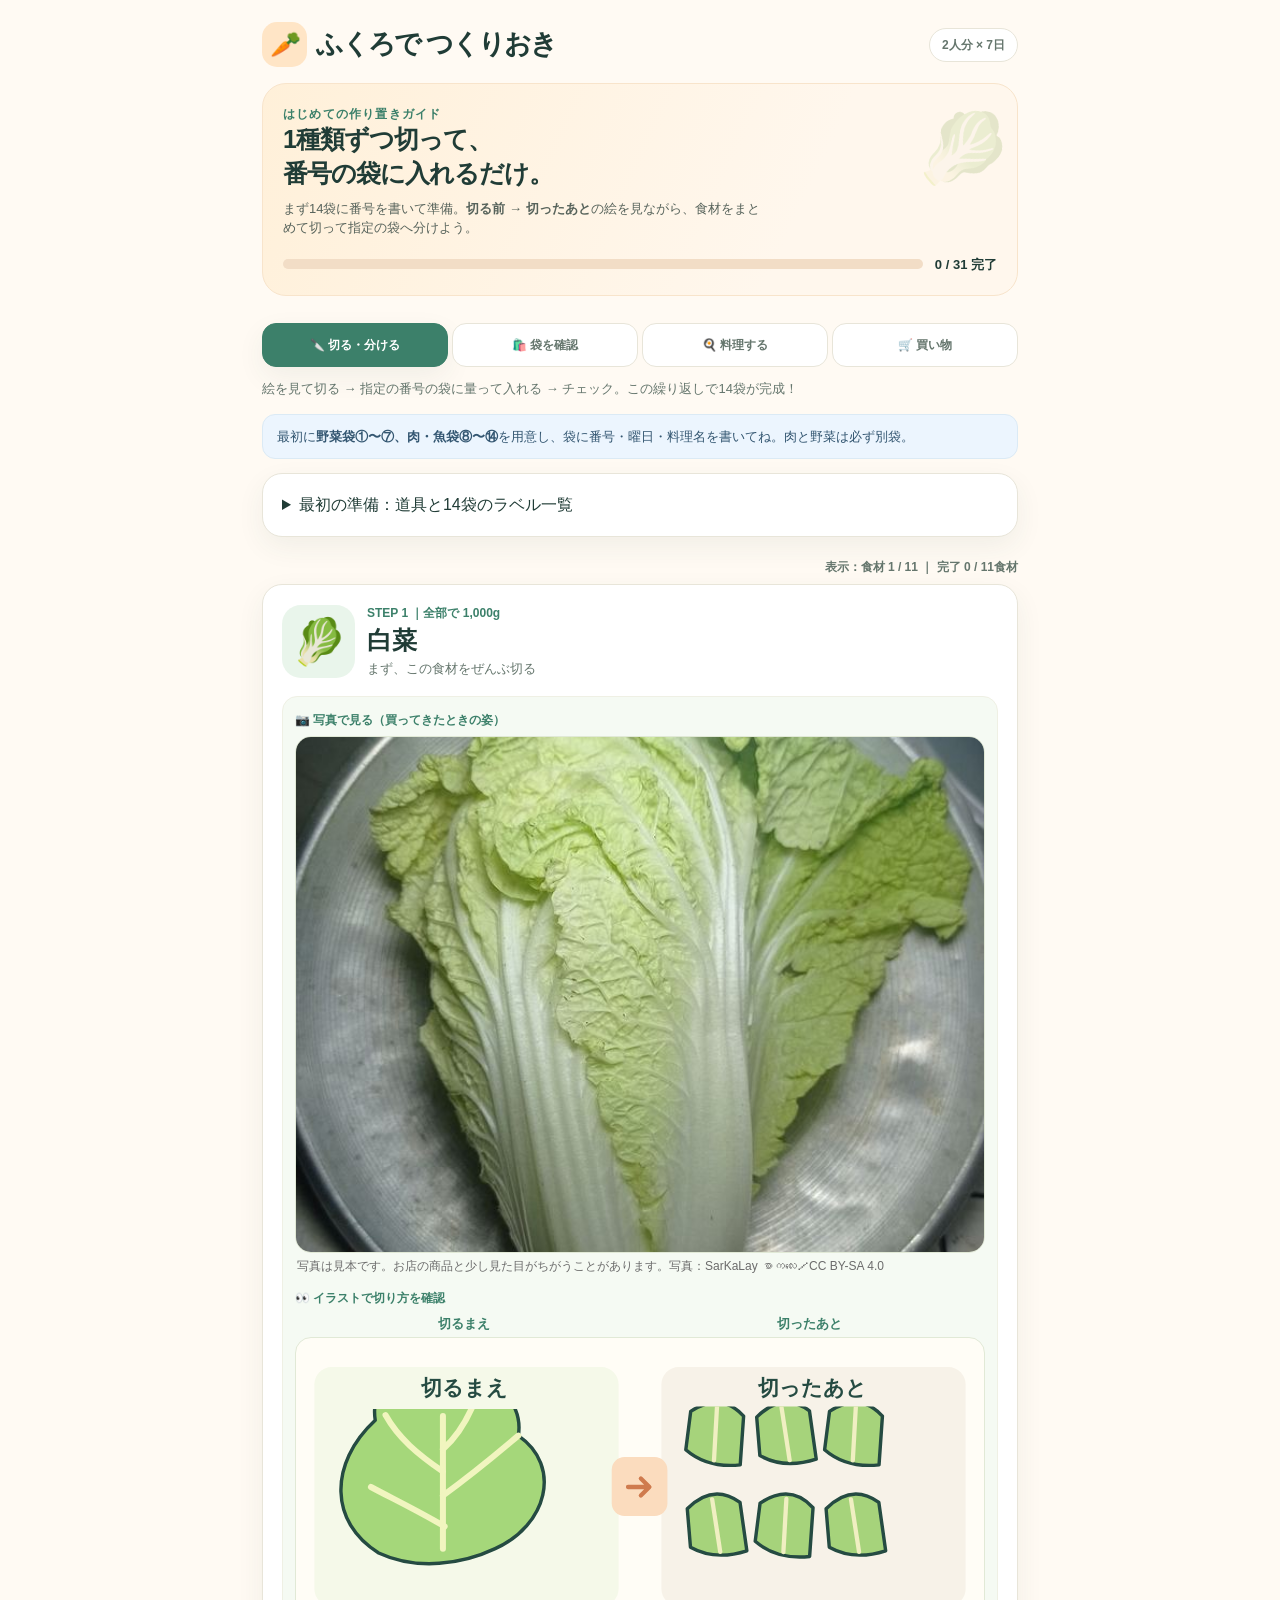
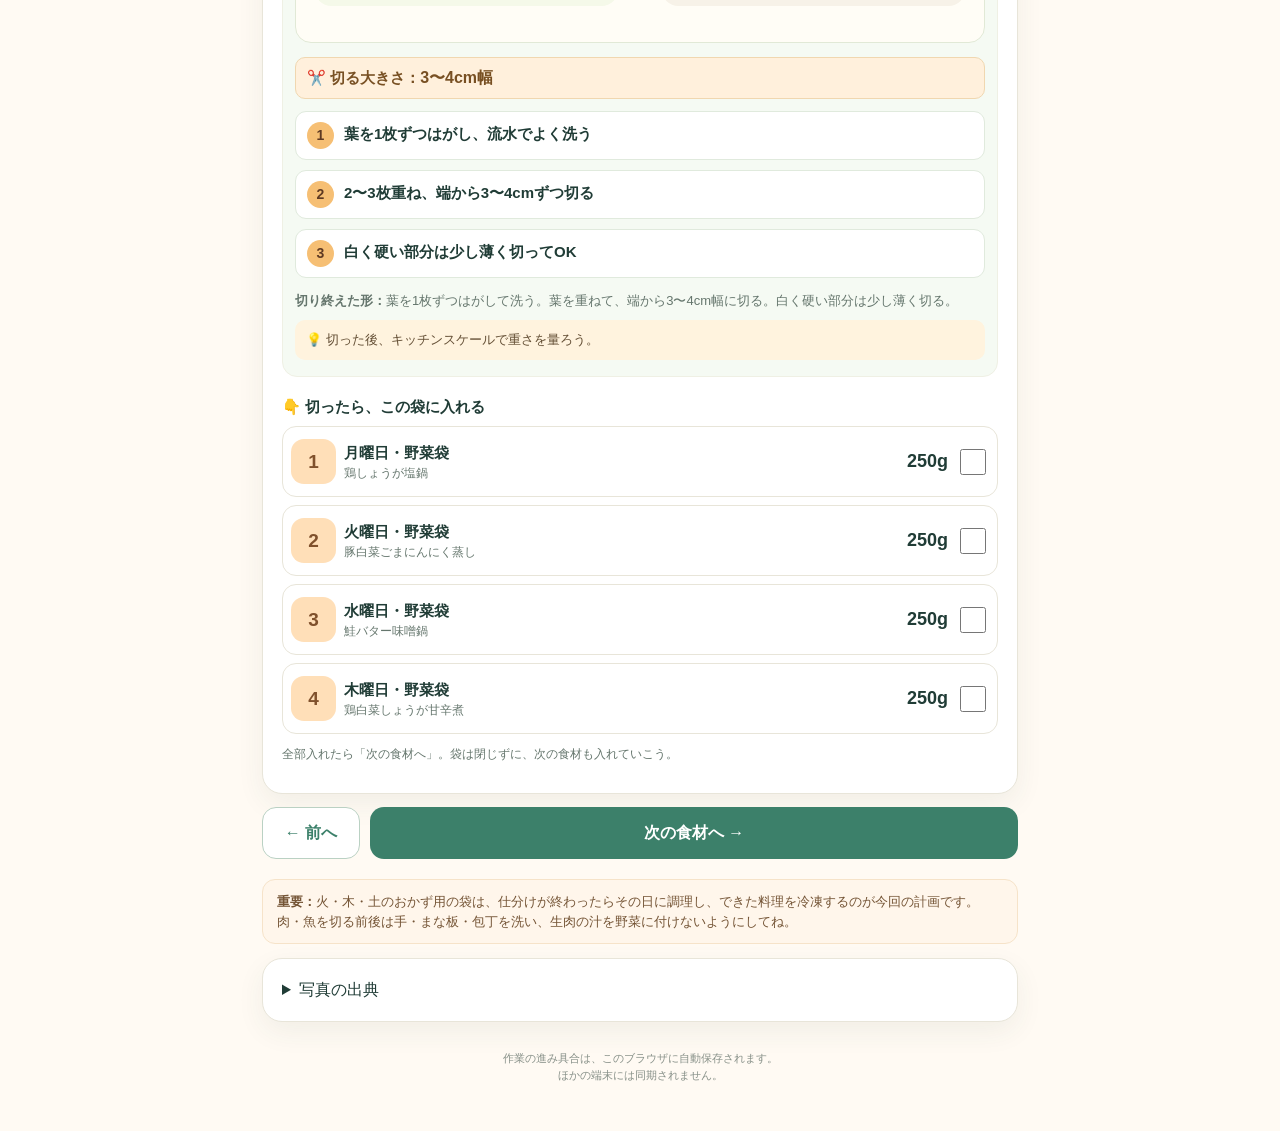
==== commit 3f61a2d8: "ふくろ: 11食材の写真（Wikimedia Commons）と出典を追加 Co-Authored-By: Claude Opus 5.5 <noreply@anthropic.com> Claude" ====
--- a/fukuro/index.html
+++ b/fukuro/index.html
@@ -88,7 +88,7 @@
 const cutSizes={"hakusai":"3〜4cm幅","shimeji":"硬い根元を切ってほぐす","cabbage":"3〜4cm角","komatsuna":"4cm幅","carrot":"厚さ5mmの半月切り","negi":"斜めに1cm幅","enoki":"長さを半分に","chicken":"3〜4cmの一口大","pork":"大きいものだけ約5cm","salmon":"1切れを2〜3つに","beef":"長いものだけ5〜6cm"};
 const illustratedSteps={"hakusai":["葉を1枚ずつはがし、流水でよく洗う","2〜3枚重ね、端から3〜4cmずつ切る","白く硬い部分は少し薄く切ってOK"],"shimeji":["袋からしめじを出す（通常は洗わなくてOK）","下の硬い石づきを包丁で切る","残ったしめじを手で1本ずつほぐす"],"cabbage":["葉をはがして流水で洗う","真ん中の硬い芯を切り取る","3〜4cm角になるようにざく切り"],"komatsuna":["根元を少し切り、葉と茎をよく洗う","まな板で葉と茎をそろえる","端から4cmずつ切る"],"carrot":["両端を切り、ピーラーで皮をむく","縦に半分に切り、平らな面を下に置く","厚さ5mmずつ切ると半月形になる"],"negi":["根元を切り、洗う","長ねぎをまな板に横に置く","包丁を斜めにして1cm幅ずつ切る"],"enoki":["袋を開け、下の硬い石づきを切る","残った部分を真ん中で半分に切る","手で食べやすくほぐす"],"chicken":["野菜が全部終わってから肉を扱う。肉は洗わない","清潔なまな板で脂や硬い筋を取り除く","3〜4cmの一口大に切る。手と道具を洗う"],"pork":["野菜の作業が終わってから扱う（肉は洗わない）","広げて、大きい部分を探す","大きい肉だけ約5cmに切る。小さい肉はそのまま"],"salmon":["野菜の作業が終わってから扱う（鮭は洗わない）","骨があるか確かめ、骨があれば抜く","1切れを2〜3つに切って1回分に分ける"],"beef":["野菜が全部終わってから扱う（肉は洗わない）","肉を重ならないように広げる","長い肉だけ5〜6cmに切る"]};
 const esc=t=>String(t).replace(/[&<>"']/g,c=>({"&":"&amp;","<":"&lt;",">":"&gt;",'"':"&quot;","'":"&#39;"})[c]);
-const photoCredits={};
+const photoCredits={"hakusai": {"title": "Napa Cabbage.jpg", "author": "SarKaLay စာကလေး", "license": "CC BY-SA 4.0", "licenseUrl": "https://creativecommons.org/licenses/by-sa/4.0", "page": "https://commons.wikimedia.org/wiki/File:Napa_Cabbage.jpg"}, "shimeji": {"title": "Hon-shimeji mushrooms - Cambridge, MA.jpg", "author": "Daderot", "license": "CC0", "licenseUrl": "http://creativecommons.org/publicdomain/zero/1.0/deed.en", "page": "https://commons.wikimedia.org/wiki/File:Hon-shimeji_mushrooms_-_Cambridge,_MA.jpg"}, "cabbage": {"title": "Light green Cabbage.jpg", "author": "Logictheo", "license": "CC BY-SA 3.0", "licenseUrl": "https://creativecommons.org/licenses/by-sa/3.0", "page": "https://commons.wikimedia.org/wiki/File:Light_green_Cabbage.jpg"}, "komatsuna": {"title": "Komatsuna.jpg", "author": "日陰猫Joga at Japanese Wikipedia", "license": "CC BY-SA 3.0", "licenseUrl": "http://creativecommons.org/licenses/by-sa/3.0/", "page": "https://commons.wikimedia.org/wiki/File:Komatsuna.jpg"}, "carrot": {"title": "Vegetable-Carrot-Bundle-wStalks.jpg", "author": "Evan-Amos", "license": "Public domain", "licenseUrl": "", "page": "https://commons.wikimedia.org/wiki/File:Vegetable-Carrot-Bundle-wStalks.jpg"}, "negi": {"title": "HK SYP Best of Best Vegetable Peking Welsh onion Allium Aug-2012.JPG", "author": "Genmewcaugsa", "license": "CC BY-SA 3.0", "licenseUrl": "https://creativecommons.org/licenses/by-sa/3.0", "page": "https://commons.wikimedia.org/wiki/File:HK_SYP_Best_of_Best_Vegetable_Peking_Welsh_onion_Allium_Aug-2012.JPG"}, "enoki": {"title": "魚沼えのき (32623052683).jpg", "author": "L1NDUS", "license": "CC BY 2.0", "licenseUrl": "https://creativecommons.org/licenses/by/2.0", "page": "https://commons.wikimedia.org/wiki/File:%E9%AD%9A%E6%B2%BC%E3%81%88%E3%81%AE%E3%81%8D_(32623052683).jpg"}, "chicken": {"title": "Raw chicken thighs.jpg", "author": "gran", "license": "CC BY 3.0", "licenseUrl": "https://creativecommons.org/licenses/by/3.0", "page": "https://commons.wikimedia.org/wiki/File:Raw_chicken_thighs.jpg"}, "pork": {"title": "Shabu shabu.jpg", "author": "ProjectManhattan", "license": "CC BY-SA 3.0", "licenseUrl": "https://creativecommons.org/licenses/by-sa/3.0", "page": "https://commons.wikimedia.org/wiki/File:Shabu_shabu.jpg"}, "salmon": {"title": "Salmon2.jpg", "author": "Tiia Monto", "license": "CC BY-SA 3.0", "licenseUrl": "https://creativecommons.org/licenses/by-sa/3.0", "page": "https://commons.wikimedia.org/wiki/File:Salmon2.jpg"}, "beef": {"title": "A portion of Korean Shabu-Shabu.jpg", "author": "Teacher83", "license": "CC BY-SA 3.0", "licenseUrl": "https://creativecommons.org/licenses/by-sa/3.0", "page": "https://commons.wikimedia.org/wiki/File:A_portion_of_Korean_Shabu-Shabu.jpg"}};
 const illustrationData={"chicken":"[data-uri]","hakusai":"[data-uri]","salmon":"[data-uri]","enoki":"[data-uri]","pork":"[data-uri]","negi":"[data-uri]","cabbage":"[data-uri]","shimeji":"[data-uri]","carrot":"[data-uri]","beef":"[data-uri]","komatsuna":"[data-uri]"};
 const ingredients=[
  {id:'hakusai',name:'白菜',icon:'🥬',cut:'葉を1枚ずつはがして洗う。葉を重ねて、端から3〜4cm幅に切る。白く硬い部分は少し薄く切る。',tip:'切った後、キッチンスケールで重さを量ろう。',assign:[[1,250],[2,250],[3,250],[4,250]]},
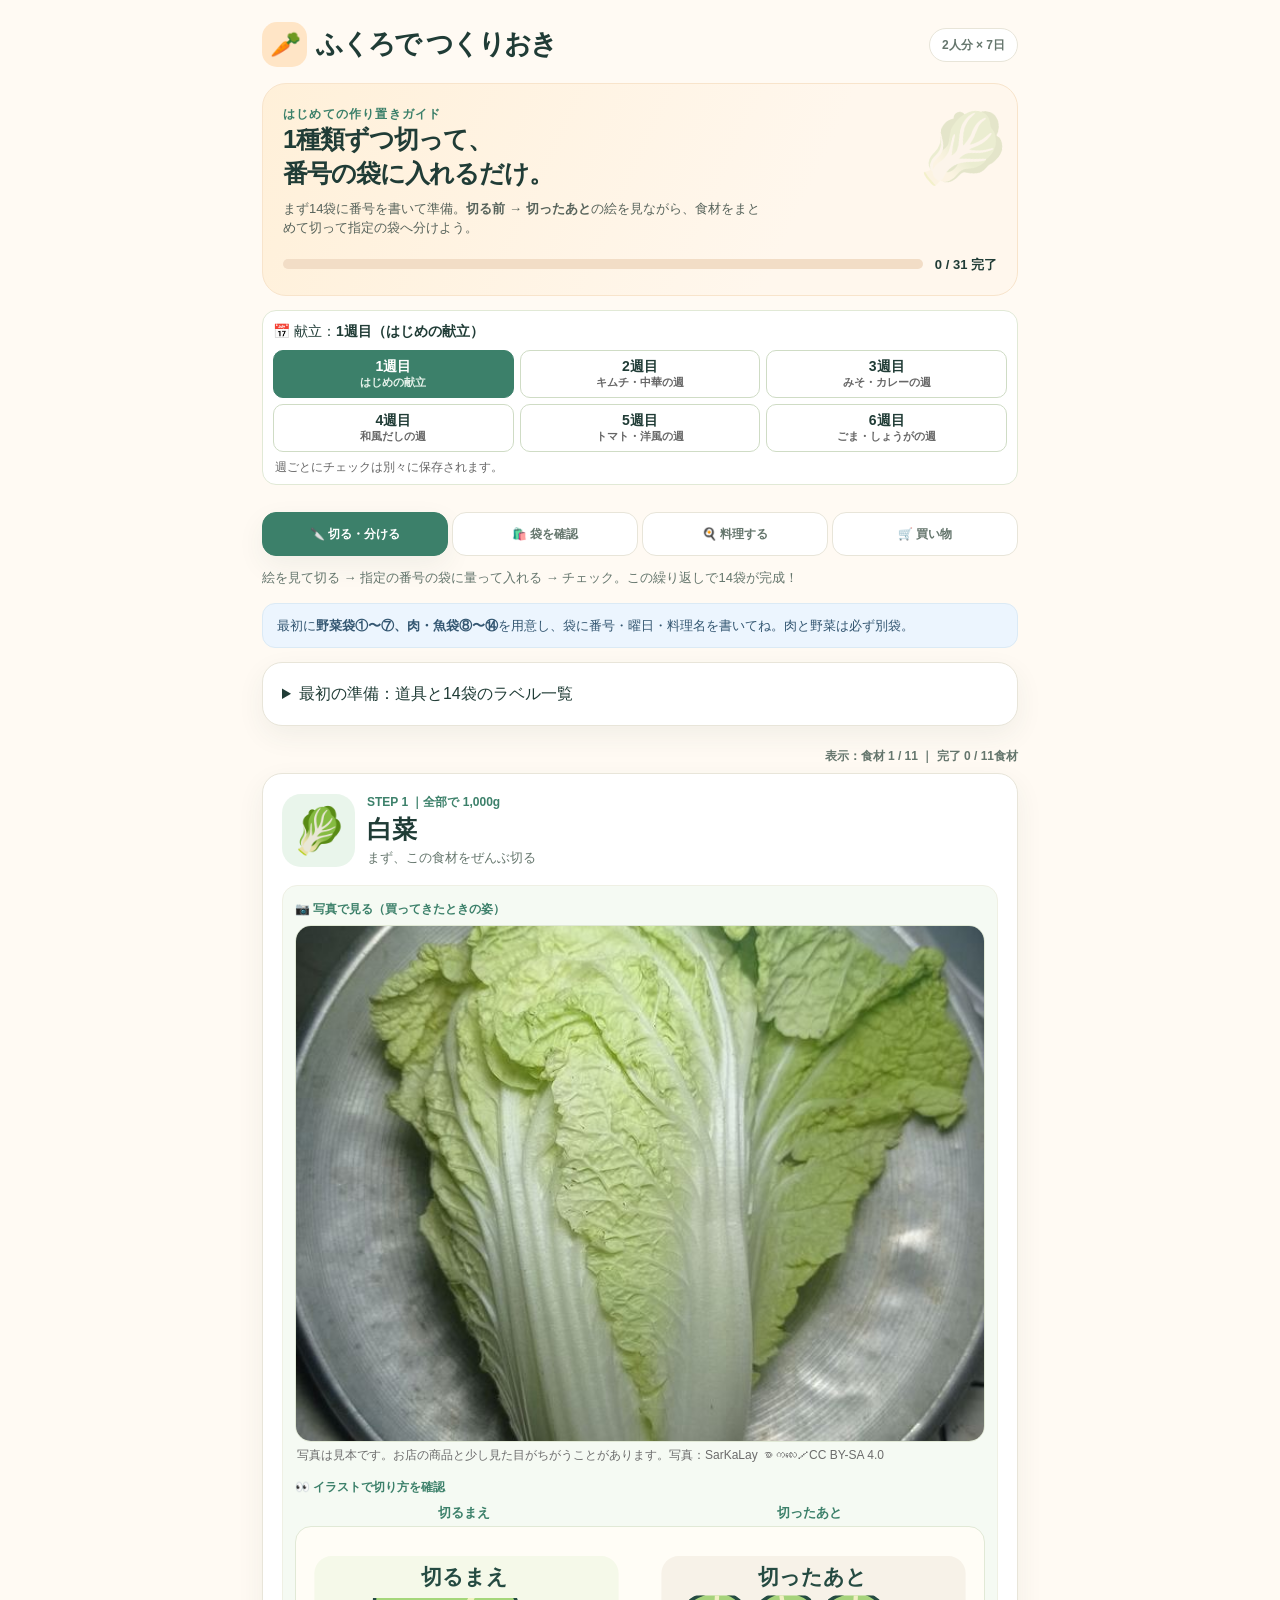
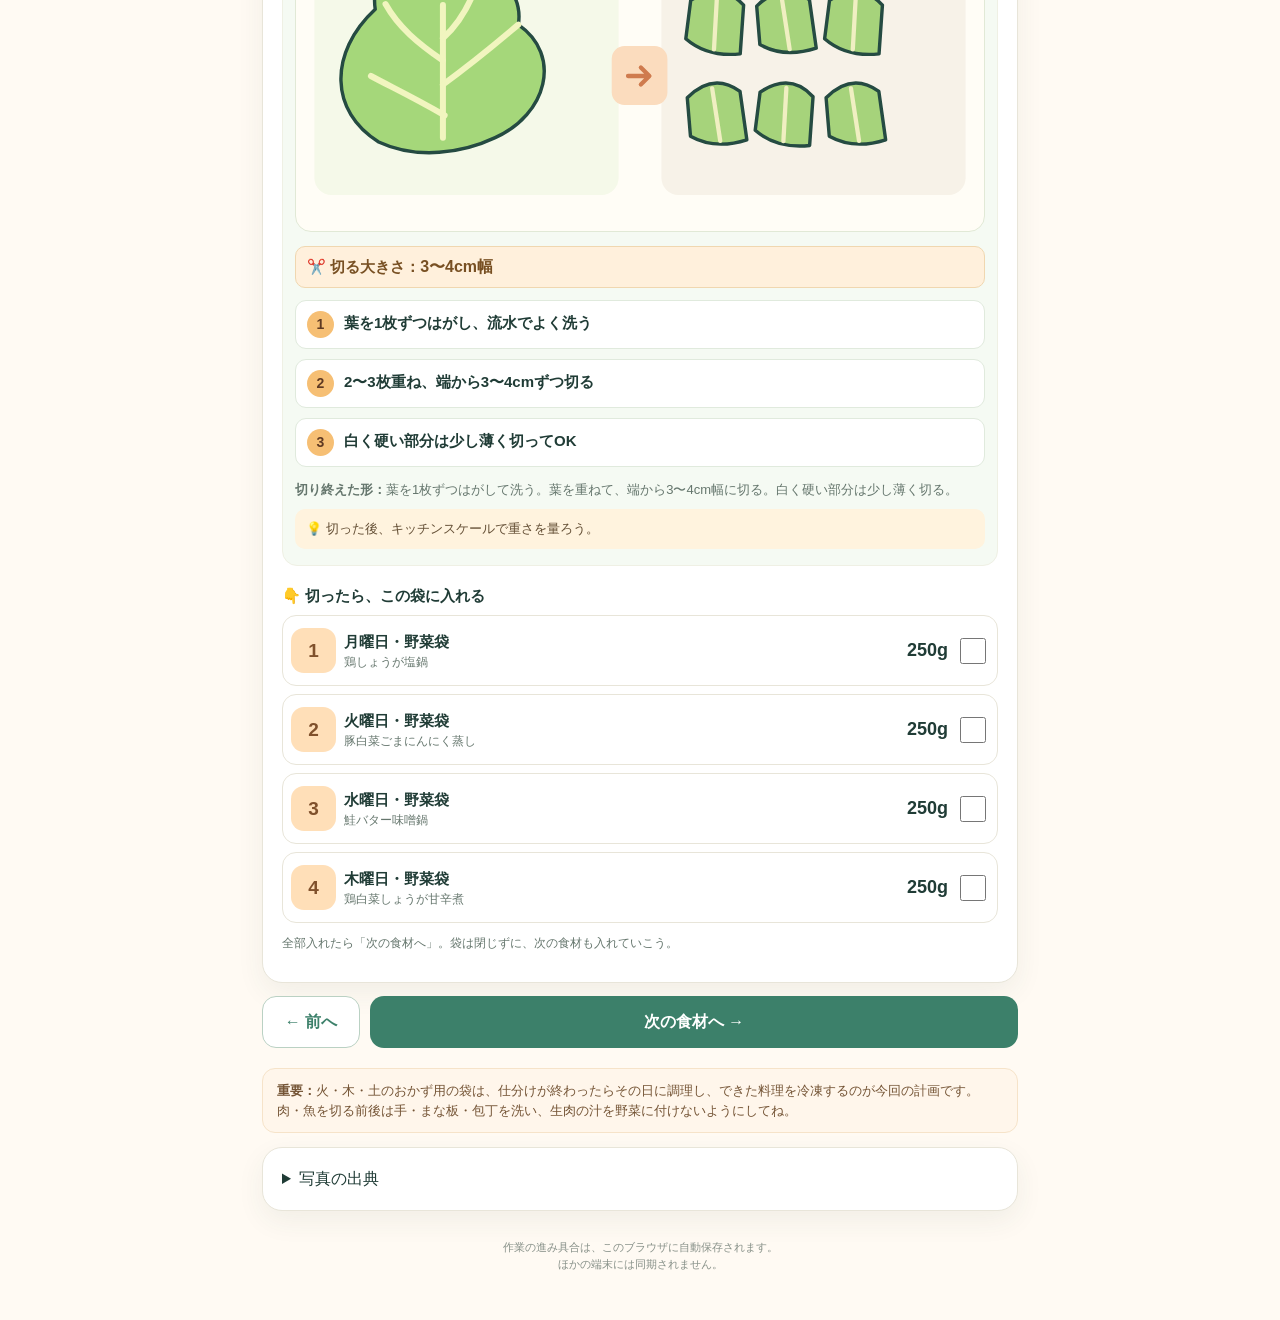
==== commit a4ccd101: "ふくろ: 献立を5週間分追加し、週の切り替えと週ごとの保存に対応 Co-Authored-By: Claude Opus 5.5 <noreply@anthropic.com> Claude-Sess" ====
--- a/fukuro/index.html
+++ b/fukuro/index.html
@@ -12,7 +12,8 @@
 <title>ふくろで つくりおき｜イラスト付き切り方ガイド</title>
 <style>
 :root{--bg:#fffaf3;--paper:#fff;--ink:#203c36;--sub:#65766d;--orange:#f28a55;--orange-light:#fff0df;--green:#3c806a;--green-light:#e9f5eb;--line:#e8e5d9;--blue:#ecf5fe;--shadow:0 10px 28px rgba(42,76,65,.065)}
-*{box-sizing:border-box}body{margin:0;background:var(--bg);color:var(--ink);font-family:-apple-system,BlinkMacSystemFont,"Hiragino Kaku Gothic ProN","Yu Gothic",Meiryo,sans-serif;line-height:1.5;-webkit-font-smoothing:antialiased}button{font:inherit;cursor:pointer}button:focus-visible,input:focus-visible{outline:3px solid #eda54b;outline-offset:2px}.app{max-width:790px;margin:0 auto;padding:22px 17px 110px}.eyebrow{font-size:12px;font-weight:800;letter-spacing:.1em;color:var(--green)}.head{display:flex;align-items:center;justify-content:space-between;gap:10px}.logo{display:flex;align-items:center;gap:9px;font-size:27px;font-weight:900;letter-spacing:-.07em}.logoIcon{width:45px;height:45px;display:grid;place-items:center;border-radius:15px;background:#ffe5c6;font-size:25px}.smalltop{font-weight:700;font-size:12px;background:white;border:1px solid var(--line);border-radius:25px;padding:7px 12px;color:var(--sub)}.hero{margin-top:16px;background:linear-gradient(115deg,#fff0d9,#fff7ed 70%);border:1px solid #f8e4cb;border-radius:24px;padding:21px 20px;position:relative;overflow:hidden}.hero:after{content:'🥬';position:absolute;right:5px;top:8px;font-size:76px;opacity:.16;transform:rotate(12deg)}h1{margin:0 0 8px;font-weight:900;font-size:25px;line-height:1.35;letter-spacing:-.04em}h2{margin:0;font-size:20px;letter-spacing:-.035em}h3{margin:0;font-size:16px}.hero p{font-size:13px;color:#57635b;max-width:480px;margin:0}.summary{margin-top:17px;display:flex;align-items:center;gap:12px}.progressTrack{height:10px;background:#f2ddc6;border-radius:99px;overflow:hidden;flex:1}.progressFill{height:100%;width:0;background:var(--green);border-radius:99px;transition:width .25s}.progressNum{font-weight:900;font-size:13px;white-space:nowrap}.tabs{display:grid;grid-template-columns:repeat(4,1fr);gap:8px;margin-top:19px;position:sticky;top:0;background:var(--bg);padding:8px 0 12px;z-index:20}.tab{padding:12px 4px;border-radius:14px;border:1px solid var(--line);background:white;color:var(--sub);font-weight:800;font-size:13px;white-space:nowrap}.tab.active{background:var(--green);border-color:var(--green);color:white;box-shadow:var(--shadow)}.section{display:none}.section.active{display:block;animation:fade .16s ease-out}@keyframes fade{from{opacity:.3;transform:translateY(4px)}to{opacity:1;transform:translateY(0)}}.intro{color:var(--sub);font-size:13px;margin:0 0 15px}.card{background:var(--paper);border:1px solid var(--line);border-radius:20px;padding:19px;margin-bottom:13px;box-shadow:var(--shadow)}.note{padding:12px 14px;border-radius:13px;background:var(--blue);font-size:13px;color:#335671;border:1px solid #dbeaf5;margin-bottom:14px}.warn{background:#fff6eb;border-color:#f6e3c9;color:#745435}.stepHead{display:flex;gap:12px;align-items:center}.bigEmoji{height:73px;width:73px;display:grid;place-items:center;border-radius:19px;background:var(--green-light);font-size:45px;flex-shrink:0}.kicker{color:var(--green);font-size:12px;font-weight:800}.stepName{font-size:25px;font-weight:900;line-height:1.25;margin:3px 0}.stepQty{font-size:13px;color:var(--sub)}.cutbox{background:#f8f8f0;padding:16px;margin-top:17px;border-radius:15px;border:1px solid #eff0e4}.cutlabel{font-size:12px;font-weight:900;color:var(--green);margin-bottom:7px}.cuttext{font-weight:750;font-size:17px}.cutmini{font-size:12px;color:var(--sub);margin-top:7px}.assignmentTitle{font-weight:900;margin:19px 0 7px;font-size:15px}.assign{display:flex;align-items:center;gap:12px;padding:12px 11px;border-radius:14px;border:1px solid var(--line);margin:8px 0;cursor:pointer;background:white;min-height:65px}.assign.done{background:#eef8ee;border-color:#bfdfc4}.num{width:45px;height:45px;border-radius:13px;display:grid;place-items:center;font-weight:900;font-size:19px;background:#ffdfb8;color:#80512c;flex-shrink:0}.aInfo{flex:1;min-width:0}.aInfo strong{display:block;font-size:15px}.aInfo small{color:var(--sub);font-size:12px;display:block}.grams{font-weight:900;font-size:20px;white-space:nowrap}.tick{width:24px;height:24px;accent-color:var(--green);flex-shrink:0}.stepNav{display:flex;gap:10px;margin:12px 0 20px}.btn{border:0;background:var(--green);color:white;font-weight:900;border-radius:14px;padding:13px 16px;min-height:49px;flex:1}.btn:disabled{background:#d1d9d3;color:#6b756c}.btn.secondary{background:white;color:var(--green);border:1px solid #bad1c3;flex:0 0 98px}.meter{text-align:right;font-size:12px;color:var(--sub);font-weight:800;padding:8px 0}.bagGrid{display:grid;grid-template-columns:repeat(2,minmax(0,1fr));gap:10px}.bagCard{border:1px solid var(--line);border-radius:16px;padding:13px;background:#fff}.bagCard.complete{background:#f1f9f2;border-color:#b9dbbd}.bagTop{display:flex;align-items:center;gap:8px}.bagNumber{font-size:21px;display:grid;place-items:center;width:39px;height:39px;background:#ffe4c2;border-radius:11px;font-weight:900}.bagTitle{font-weight:900;font-size:14px}.bagType{font-size:11px;color:var(--sub)}.bagContents{font-size:12px;padding:0;margin:11px 0 0;list-style:none}.bagContents li{display:flex;justify-content:space-between;gap:4px;padding:4px 0;border-top:1px dashed #ebeadf}.bagContents .ok{color:var(--green);font-weight:900}.bagContents .todo{color:#b2b6b0}.bagWeight{font-size:12px;font-weight:800;margin-top:8px;background:#f7f2e9;border-radius:7px;padding:5px}.dayCard{padding:0;overflow:hidden}.dayHeader{padding:15px 17px;background:#fbf4e7;display:flex;align-items:center;justify-content:space-between;gap:12px;cursor:pointer}.dayHeader h3{font-size:17px}.dayChip{font-size:11px;color:#67583b;background:#fff;border-radius:10px;padding:5px 8px;white-space:nowrap}.dayBody{padding:16px 17px}.recipeIngs{font-size:13px;color:var(--sub);margin-bottom:11px}.recipeDetail{font-size:13px;background:#f8f9f3;border-radius:13px;padding:12px 14px;margin:12px 0}.recipeDetail strong{color:var(--green)}ol.steps{margin:10px 0;padding:0 0 0 23px}ol.steps li{margin:7px 0;padding-left:2px;font-size:14px}.checkedItem{display:flex;align-items:center;gap:12px;padding:11px 0;border-bottom:1px solid var(--line);font-size:14px}.checkedItem input{width:20px;height:20px;accent-color:var(--green)}.checkedItem .q{font-size:12px;color:var(--sub);margin-left:auto;text-align:right}.subhead{font-weight:900;font-size:14px;margin:15px 0 2px}.footer{margin:28px 0 8px;text-align:center;color:#879088;font-size:11px}.reset{border:1px solid #e6b8aa;border-radius:10px;color:#ad5b47;background:#fff;padding:10px 15px;font-weight:750;font-size:12px}.navHelp{font-size:12px;color:var(--sub);margin:11px 0}.separator{height:1px;background:var(--line);margin:15px 0}.pill{display:inline-block;border-radius:15px;background:#f2ebd7;color:#7b6539;padding:4px 10px;font-size:12px;font-weight:800}.largeCallout{font-weight:900;font-size:17px;line-height:1.45}.daySelector{display:flex;gap:6px;overflow:auto;padding:0 0 9px}.daySelector button{flex:1;min-width:42px;background:white;border:1px solid var(--line);border-radius:12px;padding:9px 6px;font-weight:900;color:var(--sub)}.daySelector button.current{background:#ffdfb9;border-color:#eda55b;color:#74421a}
+*{box-sizing:border-box}body{margin:0;background:var(--bg);color:var(--ink);font-family:-apple-system,BlinkMacSystemFont,"Hiragino Kaku Gothic ProN","Yu Gothic",Meiryo,sans-serif;line-height:1.5;-webkit-font-smoothing:antialiased}button{font:inherit;cursor:pointer}button:focus-visible,input:focus-visible{outline:3px solid #eda54b;outline-offset:2px}.app{max-width:790px;margin:0 auto;padding:22px 17px 110px}.eyebrow{font-size:12px;font-weight:800;letter-spacing:.1em;color:var(--green)}.head{display:flex;align-items:center;justify-content:space-between;gap:10px}.logo{display:flex;align-items:center;gap:9px;font-size:27px;font-weight:900;letter-spacing:-.07em}.logoIcon{width:45px;height:45px;display:grid;place-items:center;border-radius:15px;background:#ffe5c6;font-size:25px}.smalltop{font-weight:700;font-size:12px;background:white;border:1px solid var(--line);border-radius:25px;padding:7px 12px;color:var(--sub)}.hero{margin-top:16px;background:linear-gradient(115deg,#fff0d9,#fff7ed 70%);border:1px solid #f8e4cb;border-radius:24px;padding:21px 20px;position:relative;overflow:hidden}.hero:after{content:'🥬';position:absolute;right:5px;top:8px;font-size:76px;opacity:.16;transform:rotate(12deg)}h1{margin:0 0 8px;font-weight:900;font-size:25px;line-height:1.35;letter-spacing:-.04em}h2{margin:0;font-size:20px;letter-spacing:-.035em}h3{margin:0;font-size:16px}.hero p{font-size:13px;color:#57635b;max-width:480px;margin:0}.summary{margin-top:17px;display:flex;align-items:center;gap:12px}.progressTrack{height:10px;background:#f2ddc6;border-radius:99px;overflow:hidden;flex:1}.progressFill{height:100%;width:0;background:var(--green);border-radius:99px;transition:width .25s}.progressNum{font-weight:900;font-size:13px;white-space:nowrap}.tabs{display:grid;grid-template-columns:repeat(4,1fr);gap:8px;margin-top:19px;position:sticky;top:0;background:var(--bg);padding:8px 0 12px;z-index:20}.tab{padding:12px 4px;border-radius:14px;border:1px solid var(--line);background:white;color:var(--sub);font-weight:800;font-size:13px;white-space:nowrap}.tab.active{background:var(--green);border-color:var(--green);color:white;box-shadow:var(--shadow)}.section{display:none}.section.active{display:block;animation:fade .16s ease-out}@keyframes fade{from{opacity:.3;transform:translateY(4px)}to{opacity:1;transform:translateY(0)}}.intro{color:var(--sub);font-size:13px;margin:0 0 15px}.card{background:var(--paper);border:1px solid var(--line);border-radius:20px;padding:19px;margin-bottom:13px;box-shadow:var(--shadow)}.note{padding:12px 14px;border-radius:13px;background:var(--blue);font-size:13px;color:#335671;border:1px solid #dbeaf5;margin-bottom:14px}.warn{background:#fff6eb;border-color:#f6e3c9;color:#745435}.stepHead{display:flex;gap:12px;align-items:center}.bigEmoji{height:73px;width:73px;display:grid;place-items:center;border-radius:19px;background:var(--green-light);font-size:45px;flex-shrink:0}.kicker{color:var(--green);font-size:12px;font-weight:800}.stepName{font-size:25px;font-weight:900;line-height:1.25;margin:3px 0}.stepQty{font-size:13px;color:var(--sub)}.cutbox{background:#f8f8f0;padding:16px;margin-top:17px;border-radius:15px;border:1px solid #eff0e4}.weekBox{margin:14px 0 6px;background:#fff;border:1px solid #e1e9d6;border-radius:14px;padding:10px 10px 6px}.weekTitle{font-size:14px}.weekBar{display:grid;grid-template-columns:repeat(3,1fr);gap:6px;margin-top:8px}.weekBar button{min-height:48px;border:1px solid #cfdcc5;border-radius:10px;background:#fff;font-size:14px;font-weight:800;color:var(--ink);padding:4px 2px;line-height:1.25}.weekBar button small{display:block;font-weight:600;font-size:11px;color:#666}.weekBar button.current{background:var(--green);color:#fff;border-color:var(--green)}.weekBar button.current small{color:#e8f3ec}.weekHelp{font-size:12px;color:#666;margin:6px 2px 2px}
+.cutlabel{font-size:12px;font-weight:900;color:var(--green);margin-bottom:7px}.cuttext{font-weight:750;font-size:17px}.cutmini{font-size:12px;color:var(--sub);margin-top:7px}.assignmentTitle{font-weight:900;margin:19px 0 7px;font-size:15px}.assign{display:flex;align-items:center;gap:12px;padding:12px 11px;border-radius:14px;border:1px solid var(--line);margin:8px 0;cursor:pointer;background:white;min-height:65px}.assign.done{background:#eef8ee;border-color:#bfdfc4}.num{width:45px;height:45px;border-radius:13px;display:grid;place-items:center;font-weight:900;font-size:19px;background:#ffdfb8;color:#80512c;flex-shrink:0}.aInfo{flex:1;min-width:0}.aInfo strong{display:block;font-size:15px}.aInfo small{color:var(--sub);font-size:12px;display:block}.grams{font-weight:900;font-size:20px;white-space:nowrap}.tick{width:24px;height:24px;accent-color:var(--green);flex-shrink:0}.stepNav{display:flex;gap:10px;margin:12px 0 20px}.btn{border:0;background:var(--green);color:white;font-weight:900;border-radius:14px;padding:13px 16px;min-height:49px;flex:1}.btn:disabled{background:#d1d9d3;color:#6b756c}.btn.secondary{background:white;color:var(--green);border:1px solid #bad1c3;flex:0 0 98px}.meter{text-align:right;font-size:12px;color:var(--sub);font-weight:800;padding:8px 0}.bagGrid{display:grid;grid-template-columns:repeat(2,minmax(0,1fr));gap:10px}.bagCard{border:1px solid var(--line);border-radius:16px;padding:13px;background:#fff}.bagCard.complete{background:#f1f9f2;border-color:#b9dbbd}.bagTop{display:flex;align-items:center;gap:8px}.bagNumber{font-size:21px;display:grid;place-items:center;width:39px;height:39px;background:#ffe4c2;border-radius:11px;font-weight:900}.bagTitle{font-weight:900;font-size:14px}.bagType{font-size:11px;color:var(--sub)}.bagContents{font-size:12px;padding:0;margin:11px 0 0;list-style:none}.bagContents li{display:flex;justify-content:space-between;gap:4px;padding:4px 0;border-top:1px dashed #ebeadf}.bagContents .ok{color:var(--green);font-weight:900}.bagContents .todo{color:#b2b6b0}.bagWeight{font-size:12px;font-weight:800;margin-top:8px;background:#f7f2e9;border-radius:7px;padding:5px}.dayCard{padding:0;overflow:hidden}.dayHeader{padding:15px 17px;background:#fbf4e7;display:flex;align-items:center;justify-content:space-between;gap:12px;cursor:pointer}.dayHeader h3{font-size:17px}.dayChip{font-size:11px;color:#67583b;background:#fff;border-radius:10px;padding:5px 8px;white-space:nowrap}.dayBody{padding:16px 17px}.recipeIngs{font-size:13px;color:var(--sub);margin-bottom:11px}.recipeDetail{font-size:13px;background:#f8f9f3;border-radius:13px;padding:12px 14px;margin:12px 0}.recipeDetail strong{color:var(--green)}ol.steps{margin:10px 0;padding:0 0 0 23px}ol.steps li{margin:7px 0;padding-left:2px;font-size:14px}.checkedItem{display:flex;align-items:center;gap:12px;padding:11px 0;border-bottom:1px solid var(--line);font-size:14px}.checkedItem input{width:20px;height:20px;accent-color:var(--green)}.checkedItem .q{font-size:12px;color:var(--sub);margin-left:auto;text-align:right}.subhead{font-weight:900;font-size:14px;margin:15px 0 2px}.footer{margin:28px 0 8px;text-align:center;color:#879088;font-size:11px}.reset{border:1px solid #e6b8aa;border-radius:10px;color:#ad5b47;background:#fff;padding:10px 15px;font-weight:750;font-size:12px}.navHelp{font-size:12px;color:var(--sub);margin:11px 0}.separator{height:1px;background:var(--line);margin:15px 0}.pill{display:inline-block;border-radius:15px;background:#f2ebd7;color:#7b6539;padding:4px 10px;font-size:12px;font-weight:800}.largeCallout{font-weight:900;font-size:17px;line-height:1.45}.daySelector{display:flex;gap:6px;overflow:auto;padding:0 0 9px}.daySelector button{flex:1;min-width:42px;background:white;border:1px solid var(--line);border-radius:12px;padding:9px 6px;font-weight:900;color:var(--sub)}.daySelector button.current{background:#ffdfb9;border-color:#eda55b;color:#74421a}
 @media(max-width:430px){.app{padding:15px 12px 90px}.logo{font-size:23px}.hero{padding:18px 15px}h1{font-size:22px}.tabs{gap:5px}.tab{font-size:12px;padding:11px 2px}.card{padding:15px}.bagGrid{gap:7px}.bagCard{padding:10px}.bagContents{font-size:11px}.bagTitle{font-size:13px}.num{width:39px;height:39px}.grams{font-size:18px}}
 
 /* Illustrated step-by-step cutting guide */
@@ -35,7 +36,7 @@
 <div class="app">
 <header class="head"><div class="logo"><span class="logoIcon">🥕</span> ふくろで つくりおき</div><div class="smalltop">2人分 × 7日</div></header>
 <section class="hero"><div class="eyebrow">はじめての作り置きガイド</div><h1>1種類ずつ切って、<br>番号の袋に入れるだけ。</h1><p>まず14袋に番号を書いて準備。<strong>切る前 → 切ったあと</strong>の絵を見ながら、食材をまとめて切って指定の袋へ分けよう。</p><div class="summary"><div class="progressTrack"><div class="progressFill" id="progressFill"></div></div><span class="progressNum" id="progressNum">0 / 31 完了</span></div></section>
-<div id="previewHelp" style="background:#fff4dd;border:1px solid #e3c99d;border-radius:14px;padding:14px;margin-top:14px;font-size:14px"><strong>ボタンが反応しない場合</strong><p style="margin:5px 0 0">ChatGPTのHTMLプレビューやiPhoneのファイルプレビューでは、操作機能が無効になる場合があります。ブラウザでWebサイトとして開くか、Codexでプレビューしてください。この案内は動作する環境では自動で消えます。</p></div><nav class="tabs" aria-label="メニュー">
+<div id="previewHelp" style="background:#fff4dd;border:1px solid #e3c99d;border-radius:14px;padding:14px;margin-top:14px;font-size:14px"><strong>ボタンが反応しない場合</strong><p style="margin:5px 0 0">ChatGPTのHTMLプレビューやiPhoneのファイルプレビューでは、操作機能が無効になる場合があります。ブラウザでWebサイトとして開くか、Codexでプレビューしてください。この案内は動作する環境では自動で消えます。</p></div><div class="weekBox"><div class="weekTitle">📅 献立：<strong id="weekNow"></strong></div><div class="weekBar" id="weekBar" aria-label="献立の週をえらぶ"></div><p class="weekHelp">週ごとにチェックは別々に保存されます。</p></div><nav class="tabs" aria-label="メニュー">
 <button class="tab active" data-tab="prep">🔪 切る・分ける</button><button class="tab" data-tab="bags">🛍️ 袋を確認</button><button class="tab" data-tab="cook">🍳 料理する</button><button class="tab" data-tab="shop">🛒 買い物</button>
 </nav>
 <main>
@@ -61,7 +62,7 @@
 </section>
 <section class="section" id="shop">
 <p class="intro">今回の献立を作るための材料。グラム数は食べる部分（下処理後）の重量だよ。</p><div id="shoppingItems"></div>
-<div class="note warn">白菜1/2玉やキャベツ1/2玉の重さは個体差があるため、必要な使用量を確認して購入してね。鍋の素は2人前×4回＝8人前使います。開封・水の量は商品の表示を優先。</div>
+<div class="note warn">白菜1/2玉やキャベツ1/2玉の重さは個体差があるため、必要な使用量を確認して購入してね。鍋の日は4回（各2人前）。鍋の素の量・水の量は商品の表示を優先。</div>
 <div class="card"><h3>🧼 調理を始める前に</h3><p class="navHelp">手洗い → 野菜を洗う → 野菜を先に切る → 生肉・魚を最後に切る。食材と完成料理を常温に長く放置しないこと。</p><div class="separator"></div><button class="reset" id="resetBtn">チェックを全部やり直す</button></div>
 </section>
 <details class="card" id="photoCredits"><summary>写真の出典</summary><ul class="credits" id="creditList"></ul></details></main><footer class="footer">作業の進み具合は、このブラウザに自動保存されます。<br>ほかの端末には同期されません。</footer>
@@ -69,7 +70,7 @@
 <script>
 'use strict';
 // Units are grams for edible ingredients. Bag numbers 1–7 are vegetables, 8–14 are proteins.
-const bags=[
+const week1Bags=[
  {id:1,day:'月',meal:'鶏しょうが塩鍋',type:'野菜'},
  {id:2,day:'火',meal:'豚白菜ごまにんにく蒸し',type:'野菜'},
  {id:3,day:'水',meal:'鮭バター味噌鍋',type:'野菜'},
@@ -90,7 +91,7 @@
 const esc=t=>String(t).replace(/[&<>"']/g,c=>({"&":"&amp;","<":"&lt;",">":"&gt;",'"':"&quot;","'":"&#39;"})[c]);
 const photoCredits={"hakusai": {"title": "Napa Cabbage.jpg", "author": "SarKaLay စာကလေး", "license": "CC BY-SA 4.0", "licenseUrl": "https://creativecommons.org/licenses/by-sa/4.0", "page": "https://commons.wikimedia.org/wiki/File:Napa_Cabbage.jpg"}, "shimeji": {"title": "Hon-shimeji mushrooms - Cambridge, MA.jpg", "author": "Daderot", "license": "CC0", "licenseUrl": "http://creativecommons.org/publicdomain/zero/1.0/deed.en", "page": "https://commons.wikimedia.org/wiki/File:Hon-shimeji_mushrooms_-_Cambridge,_MA.jpg"}, "cabbage": {"title": "Light green Cabbage.jpg", "author": "Logictheo", "license": "CC BY-SA 3.0", "licenseUrl": "https://creativecommons.org/licenses/by-sa/3.0", "page": "https://commons.wikimedia.org/wiki/File:Light_green_Cabbage.jpg"}, "komatsuna": {"title": "Komatsuna.jpg", "author": "日陰猫Joga at Japanese Wikipedia", "license": "CC BY-SA 3.0", "licenseUrl": "http://creativecommons.org/licenses/by-sa/3.0/", "page": "https://commons.wikimedia.org/wiki/File:Komatsuna.jpg"}, "carrot": {"title": "Vegetable-Carrot-Bundle-wStalks.jpg", "author": "Evan-Amos", "license": "Public domain", "licenseUrl": "", "page": "https://commons.wikimedia.org/wiki/File:Vegetable-Carrot-Bundle-wStalks.jpg"}, "negi": {"title": "HK SYP Best of Best Vegetable Peking Welsh onion Allium Aug-2012.JPG", "author": "Genmewcaugsa", "license": "CC BY-SA 3.0", "licenseUrl": "https://creativecommons.org/licenses/by-sa/3.0", "page": "https://commons.wikimedia.org/wiki/File:HK_SYP_Best_of_Best_Vegetable_Peking_Welsh_onion_Allium_Aug-2012.JPG"}, "enoki": {"title": "魚沼えのき (32623052683).jpg", "author": "L1NDUS", "license": "CC BY 2.0", "licenseUrl": "https://creativecommons.org/licenses/by/2.0", "page": "https://commons.wikimedia.org/wiki/File:%E9%AD%9A%E6%B2%BC%E3%81%88%E3%81%AE%E3%81%8D_(32623052683).jpg"}, "chicken": {"title": "Raw chicken thighs.jpg", "author": "gran", "license": "CC BY 3.0", "licenseUrl": "https://creativecommons.org/licenses/by/3.0", "page": "https://commons.wikimedia.org/wiki/File:Raw_chicken_thighs.jpg"}, "pork": {"title": "Shabu shabu.jpg", "author": "ProjectManhattan", "license": "CC BY-SA 3.0", "licenseUrl": "https://creativecommons.org/licenses/by-sa/3.0", "page": "https://commons.wikimedia.org/wiki/File:Shabu_shabu.jpg"}, "salmon": {"title": "Salmon2.jpg", "author": "Tiia Monto", "license": "CC BY-SA 3.0", "licenseUrl": "https://creativecommons.org/licenses/by-sa/3.0", "page": "https://commons.wikimedia.org/wiki/File:Salmon2.jpg"}, "beef": {"title": "A portion of Korean Shabu-Shabu.jpg", "author": "Teacher83", "license": "CC BY-SA 3.0", "licenseUrl": "https://creativecommons.org/licenses/by-sa/3.0", "page": "https://commons.wikimedia.org/wiki/File:A_portion_of_Korean_Shabu-Shabu.jpg"}};
 const illustrationData={"chicken":"[data-uri]","hakusai":"[data-uri]","salmon":"[data-uri]","enoki":"[data-uri]","pork":"[data-uri]","negi":"[data-uri]","cabbage":"[data-uri]","shimeji":"[data-uri]","carrot":"[data-uri]","beef":"[data-uri]","komatsuna":"[data-uri]"};
-const ingredients=[
+const baseIngredients=[
  {id:'hakusai',name:'白菜',icon:'🥬',cut:'葉を1枚ずつはがして洗う。葉を重ねて、端から3〜4cm幅に切る。白く硬い部分は少し薄く切る。',tip:'切った後、キッチンスケールで重さを量ろう。',assign:[[1,250],[2,250],[3,250],[4,250]]},
  {id:'shimeji',name:'しめじ',icon:'🍄',cut:'袋から出し、根元の硬く固まった部分（石づき）を切り落とす。あとは手でほぐす。',tip:'石づきの部分は重量に含めない。',assign:[[1,80],[4,80],[6,80],[7,60]]},
  {id:'cabbage',name:'キャベツ',icon:'🥬',cut:'葉をはがして洗う。硬い芯を取り、食べやすい3〜4cm角にざく切りする。',tip:'水気をよく切ってから袋に入れよう。',assign:[[5,250],[7,250]]},
@@ -103,7 +104,7 @@
  {id:'salmon',name:'生鮭（無塩）',icon:'🐟',cut:'生の鮭は洗わない。骨があれば清潔な骨抜きで取り、1切れを2〜3つに切る。',tip:'切り身の重さは2切れで合計250gを目安に。',assign:[[10,250]]},
  {id:'beef',name:'牛赤身薄切り肉',icon:'🥩',cut:'長い肉だけ5〜6cmに切る。薄い肉は重ならないようにして袋へ。',tip:'生肉を扱った道具や手をよく洗おう。',assign:[[13,300]]}
 ];
-const recipes=[
+const week1Recipes=[
  {day:'月',name:'鶏しょうが塩鍋',bag:[1,8],kind:'鍋の日：生の食材を冷凍',extras:'プチッと鍋「ちゃんこ鍋」2個、水300ml、おろししょうが小さじ1',steps:['鍋に水・鍋の素・しょうがを入れて中火にかけ、沸騰させる。','袋①の冷凍野菜を袋から出して入れ、再沸騰させる。','袋⑧の鶏肉を1切れずつ入れる。凍って固まった肉は冷蔵庫で解凍してから使うと安全で確実。','弱めの中火で加熱し、一番厚い鶏肉の中心まで十分に火を通す。']},
  {day:'火',name:'豚肉と白菜のごまにんにく蒸し',bag:[2,9],kind:'仕込み日に調理 → 完成品を冷凍',extras:'水100ml（ふたなしなら200ml）、しょうゆ大さじ1と1/2、みりん大さじ1、にんにく小さじ1/2、ごま油小さじ2',steps:['深めのフライパンに袋②の野菜を入れ、その上に袋⑨の豚肉を広げてのせる。','水・しょうゆ・みりん・にんにくを入れ、ふたをして中火で加熱する。ふたがなければ水を200mlにし、時々混ぜる。','8〜12分を目安に様子を見て、豚肉の中心まで十分に火を通す。水がなくなりそうなら少し足す。','火を止めてごま油を混ぜる。浅い容器に小分けして速やかに冷まし、冷凍する。食べる日に十分温め直す。']},
  {day:'水',name:'鮭のバター味噌鍋',bag:[3,10],kind:'鍋の日：生の食材を冷凍',extras:'プチッと鍋「濃厚みそ鍋」2個、水300ml、バター5〜10g',steps:['鍋に水と鍋の素を入れ、沸騰させる。','袋③の野菜を凍ったまま入れ、再沸騰させる。','袋⑩の鮭を入れ、中心までしっかり火を通す。凍った塊なら先に冷蔵庫で解凍する。','火を弱めてバターを溶かし、骨がないか確認して盛り付ける。']},
@@ -112,25 +113,31 @@
  {day:'土',name:'牛肉ときのこのすき焼き風煮',bag:[6,13],kind:'仕込み日に調理 → 完成品を冷凍',extras:'水100ml、しょうゆ大さじ2、みりん大さじ2、砂糖大さじ1',steps:['鍋に水・しょうゆ・みりん・砂糖を入れて沸騰させる。','袋⑥のきのこ・長ねぎを入れ、2〜3分煮る。','袋⑬の牛肉を1枚ずつ広げて入れ、5〜8分を目安に中心まで火を通す。','浅い容器で速やかに冷まして冷凍する。食べる日に十分温め直す。']},
  {day:'日',name:'鶏の濃厚豆乳ごま鍋',bag:[7,14],kind:'鍋の日：生の食材を冷凍',extras:'プチッと鍋「豆乳ごま鍋」2個、水300ml、すりごま大さじ1',steps:['鍋に水と鍋の素を入れ、沸騰させる。','袋⑦の野菜を凍ったまま入れ、再沸騰させる。','袋⑭の鶏肉を1切れずつ入れて、中心まで十分に火を通す。','すりごまを加え、軽く混ぜる。']}
 ];
-const shopping=[
+const week1Shopping=[
  {title:'野菜・きのこ',items:[['白菜','1/2玉（使用1,000g）'],['キャベツ','1/2玉（使用500g）'],['小松菜','1束（使用200g）'],['にんじん','2〜3本（使用300g）'],['長ねぎ','3本（使用250g）'],['しめじ','3袋（使用300g）'],['えのき','3袋（使用300g）']]},
  {title:'肉・魚',items:[['鶏もも肉','800g'],['豚こま肉','550g'],['牛赤身薄切り肉','300g'],['生鮭（無塩）','250g']]},
  {title:'鍋の素',items:[['プチッと鍋 ちゃんこ鍋','1袋'],['プチッと鍋 濃厚みそ鍋','1袋'],['プチッと鍋 寄せ鍋','1袋'],['プチッと鍋 豆乳ごま鍋','1袋']]},
  {title:'味付け・保存用品',items:[['しょうゆ','合計75ml使用'],['みりん','合計約68ml使用'],['砂糖','小さじ1＋大さじ1使用'],['チューブにんにく','小さじ1/2使用'],['チューブしょうが','小さじ2使用'],['ごま油','小さじ2使用'],['バター','5〜10g使用'],['ポン酢','お好みで'],['すりごま','大さじ1使用'],['和風だし','小さじ1/2使用'],['冷凍用保存袋','野菜L7枚＋肉魚M7枚（火木土は仕分け用）'],['冷凍対応の保存容器','3個以上']]}];
+const extraWeeks=[{"label": "2週目", "theme": "キムチ・中華の週", "bags": [{"id": 1, "day": "月", "meal": "豚キムチ鍋", "type": "野菜"}, {"id": 2, "day": "火", "meal": "鶏キャベツみそ炒め", "type": "野菜"}, {"id": 3, "day": "水", "meal": "鮭塩ちゃんこ鍋", "type": "野菜"}, {"id": 4, "day": "木", "meal": "豚小松菜うま煮", "type": "野菜"}, {"id": 5, "day": "金", "meal": "鶏水炊き風鍋", "type": "野菜"}, {"id": 6, "day": "土", "meal": "牛きのこオイスター炒め", "type": "野菜"}, {"id": 7, "day": "日", "meal": "豚ごまみそ鍋", "type": "野菜"}, {"id": 8, "day": "月", "meal": "豚キムチ鍋", "type": "肉"}, {"id": 9, "day": "火", "meal": "鶏キャベツみそ炒め", "type": "肉"}, {"id": 10, "day": "水", "meal": "鮭塩ちゃんこ鍋", "type": "魚"}, {"id": 11, "day": "木", "meal": "豚小松菜うま煮", "type": "肉"}, {"id": 12, "day": "金", "meal": "鶏水炊き風鍋", "type": "肉"}, {"id": 13, "day": "土", "meal": "牛きのこオイスター炒め", "type": "肉"}, {"id": 14, "day": "日", "meal": "豚ごまみそ鍋", "type": "肉"}], "assign": {"hakusai": [[1, 250], [3, 250], [5, 250]], "shimeji": [[3, 80], [4, 60], [6, 80], [7, 60]], "cabbage": [[2, 250], [4, 150], [7, 250]], "komatsuna": [[4, 100], [7, 100]], "carrot": [[2, 50], [3, 50], [4, 50], [6, 50]], "negi": [[1, 80], [2, 50], [5, 80], [6, 50]], "enoki": [[1, 100], [5, 100], [6, 100]], "chicken": [[9, 300], [12, 300]], "pork": [[8, 300], [11, 300], [14, 250]], "salmon": [[10, 250]], "beef": [[13, 300]]}, "recipes": [{"day": "月", "name": "豚キムチ鍋", "bag": [1, 8], "kind": "鍋の日：生の食材を冷凍", "extras": "キムチ鍋の素（商品の表示どおり2人前。水の量も表示を優先）", "steps": ["鍋に水と鍋の素を入れて中火にかけ、沸騰させる。", "袋①の野菜を凍ったまま袋から出して入れ、再沸騰させる。", "袋⑧の豚肉を広げながら入れる。固まっている場合は冷蔵庫で解凍してから。", "弱めの中火で加熱し、一番厚い豚肉の中心まで十分に火を通す。"]}, {"day": "火", "name": "鶏肉とキャベツのみそ炒め", "bag": [2, 9], "kind": "仕込み日に調理 → 完成品を冷凍", "extras": "サラダ油小さじ2、水大さじ3、みそ大さじ1と1/2、砂糖小さじ2、しょうゆ小さじ1、にんにく小さじ1/2", "steps": ["フライパンに油を入れて中火にし、袋⑨の鶏肉を広げて焼く。生の肉を触った菜箸は、あとで洗うか取りかえる。", "表面の色が変わったら袋②の野菜と水を入れ、ふたをして5〜7分蒸し焼きにする。", "合わせた調味料（みそ・砂糖・しょうゆ・にんにく）を加えて全体にからめ、鶏肉の中心まで十分に火を通す。", "浅い容器に小分けして速やかに冷まし、冷凍する。食べる日に中心まで十分温め直す。"]}, {"day": "水", "name": "鮭の塩ちゃんこ鍋", "bag": [3, 10], "kind": "鍋の日：生の食材を冷凍", "extras": "ちゃんこ鍋の素（塩）（商品の表示どおり2人前。水の量も表示を優先）、おろししょうが小さじ1", "steps": ["鍋に水と鍋の素・しょうがを入れて中火にかけ、沸騰させる。", "袋③の野菜を凍ったまま袋から出して入れ、再沸騰させる。", "袋⑩の鮭を入れる。凍った塊なら先に冷蔵庫で解凍する。", "弱めの中火で加熱し、一番厚い鮭の中心まで十分に火を通す。骨がないか確認して盛り付ける。"]}, {"day": "木", "name": "豚肉と小松菜の中華うま煮", "bag": [4, 11], "kind": "仕込み日に調理 → 完成品を冷凍", "extras": "水150ml、鶏がらスープの素小さじ1、しょうゆ大さじ1、オイスターソース小さじ2、片栗粉小さじ2（同量の水で溶く）、ごま油小さじ1", "steps": ["鍋に水・鶏がらスープの素・しょうゆ・オイスターソースと袋④の野菜を入れ、中火で温める。", "沸騰したら袋⑪の豚肉を広げながら入れる。", "弱めの中火で8分を目安に煮る。豚肉の中心まで火を通し、にんじんなどが柔らかいことを確かめる。", "水溶き片栗粉を回し入れ、もう一度しっかり煮立ててとろみをつけ、ごま油を混ぜる。浅い容器に小分けして速やかに冷まし、冷凍する。食べる日に中心まで十分温め直す。"]}, {"day": "金", "name": "鶏の水炊き風ポン酢鍋", "bag": [5, 12], "kind": "鍋の日：生の食材を冷凍", "extras": "水600ml、鶏がらスープの素小さじ2、ポン酢（食べるときにかける）", "steps": ["鍋に水600mlと鶏がらスープの素を入れて中火にかけ、沸騰させる。", "袋⑤の野菜を凍ったまま袋から出して入れ、再沸騰させる。", "袋⑫の鶏肉を1切れずつ入れる。凍って固まった肉は冷蔵庫で解凍してから使うと安全で確実。", "弱めの中火で加熱し、一番厚い鶏肉の中心まで十分に火を通す。食べるときにポン酢をかける。"]}, {"day": "土", "name": "牛肉ときのこのオイスター炒め", "bag": [6, 13], "kind": "仕込み日に調理 → 完成品を冷凍", "extras": "サラダ油小さじ1、水大さじ2、オイスターソース大さじ1と1/2、しょうゆ小さじ1、砂糖小さじ1", "steps": ["フライパンに油を入れて中火にし、袋⑬の牛肉を広げて焼く。生の肉を触った菜箸は、あとで洗うか取りかえる。", "表面の色が変わったら袋⑥の野菜と水を入れ、ふたをして5〜7分蒸し焼きにする。", "オイスターソース・しょうゆ・砂糖を加えて全体にからめ、牛肉の中心まで十分に火を通す。", "浅い容器に小分けして速やかに冷まし、冷凍する。食べる日に中心まで十分温め直す。"]}, {"day": "日", "name": "豚肉のごまみそ鍋", "bag": [7, 14], "kind": "鍋の日：生の食材を冷凍", "extras": "ごまみそ鍋の素（商品の表示どおり2人前。水の量も表示を優先）", "steps": ["鍋に水と鍋の素を入れて中火にかけ、沸騰させる。", "袋⑦の野菜を凍ったまま袋から出して入れ、再沸騰させる。", "袋⑭の豚肉を広げながら入れる。固まっている場合は冷蔵庫で解凍してから。", "弱めの中火で加熱し、一番厚い豚肉の中心まで十分に火を通す。"]}], "shopping": [{"title": "野菜・きのこ", "items": [["白菜", "1/2玉（使用750g）"], ["しめじ", "3袋（使用280g）"], ["キャベツ", "3/4玉（使用650g）"], ["小松菜", "1束（使用200g）"], ["にんじん", "2本（使用200g）"], ["長ねぎ", "3本（使用260g）"], ["えのき", "3袋（使用300g）"]]}, {"title": "肉・魚", "items": [["鶏もも肉", "600g"], ["豚こま肉", "850g"], ["生鮭（無塩）", "250g"], ["牛赤身薄切り肉", "300g"]]}, {"title": "鍋の素", "items": [["キムチ鍋の素", "2人前"], ["ちゃんこ鍋の素", "2人前"], ["ごまみそ鍋の素", "2人前"]]}, {"title": "味付け・保存用品", "items": [["しょうゆ", "レシピの量を確認"], ["みそ", "レシピの量を確認"], ["砂糖", "レシピの量を確認"], ["鶏がらスープの素", "レシピの量を確認"], ["オイスターソース", "レシピの量を確認"], ["片栗粉", "レシピの量を確認"], ["ごま油", "レシピの量を確認"], ["サラダ油", "レシピの量を確認"], ["チューブにんにく", "レシピの量を確認"], ["チューブしょうが", "レシピの量を確認"], ["ポン酢", "レシピの量を確認"], ["冷凍用保存袋", "野菜L7枚＋肉魚M7枚（火木土は仕分け用）"], ["冷凍対応の保存容器", "3個以上"]]}]}, {"label": "3週目", "theme": "みそ・カレーの週", "bags": [{"id": 1, "day": "月", "meal": "鶏カレー鍋", "type": "野菜"}, {"id": 2, "day": "火", "meal": "豚キャベツみそ蒸し", "type": "野菜"}, {"id": 3, "day": "水", "meal": "鮭石狩風みそ鍋", "type": "野菜"}, {"id": 4, "day": "木", "meal": "鶏野菜カレー煮", "type": "野菜"}, {"id": 5, "day": "金", "meal": "豚みそちゃんこ鍋", "type": "野菜"}, {"id": 6, "day": "土", "meal": "牛白菜みそ煮", "type": "野菜"}, {"id": 7, "day": "日", "meal": "鶏塩ちゃんこ鍋", "type": "野菜"}, {"id": 8, "day": "月", "meal": "鶏カレー鍋", "type": "肉"}, {"id": 9, "day": "火", "meal": "豚キャベツみそ蒸し", "type": "肉"}, {"id": 10, "day": "水", "meal": "鮭石狩風みそ鍋", "type": "魚"}, {"id": 11, "day": "木", "meal": "鶏野菜カレー煮", "type": "肉"}, {"id": 12, "day": "金", "meal": "豚みそちゃんこ鍋", "type": "肉"}, {"id": 13, "day": "土", "meal": "牛白菜みそ煮", "type": "肉"}, {"id": 14, "day": "日", "meal": "鶏塩ちゃんこ鍋", "type": "肉"}], "assign": {"hakusai": [[1, 250], [3, 250], [5, 250], [6, 250]], "shimeji": [[1, 80], [4, 80], [6, 80], [7, 60]], "cabbage": [[2, 250], [4, 150], [7, 250]], "komatsuna": [[5, 100], [7, 100]], "carrot": [[1, 80], [3, 50], [4, 80], [7, 50]], "negi": [[2, 80], [3, 80], [6, 80]], "enoki": [[2, 100], [3, 100], [5, 100]], "chicken": [[8, 250], [11, 300], [14, 250]], "pork": [[9, 300], [12, 250]], "salmon": [[10, 250]], "beef": [[13, 300]]}, "recipes": [{"day": "月", "name": "鶏のカレー鍋", "bag": [1, 8], "kind": "鍋の日：生の食材を冷凍", "extras": "カレー鍋の素（商品の表示どおり2人前。水の量も表示を優先）", "steps": ["鍋に水と鍋の素を入れて中火にかけ、沸騰させる。", "袋①の野菜を凍ったまま袋から出して入れ、再沸騰させる。", "袋⑧の鶏肉を1切れずつ入れる。凍って固まった肉は冷蔵庫で解凍してから使うと安全で確実。", "弱めの中火で加熱し、一番厚い鶏肉の中心まで十分に火を通す。"]}, {"day": "火", "name": "豚肉とキャベツのみそ蒸し", "bag": [2, 9], "kind": "仕込み日に調理 → 完成品を冷凍", "extras": "水100ml（ふたなしなら200ml）、みそ大さじ1と1/2、砂糖小さじ2、しょうゆ小さじ1、しょうが小さじ1、ごま油小さじ1", "steps": ["深めのフライパンに袋②の野菜を入れ、その上に袋⑨の豚肉を広げてのせる。", "水でといたみそ・砂糖・しょうゆ・しょうがを入れ、ふたをして中火で加熱する。ふたがなければ水を倍にし、時々混ぜる。", "8〜12分を目安に様子を見て、豚肉の中心まで十分に火を通す。水がなくなりそうなら少し足す。", "火を止めてごま油を混ぜる。浅い容器に小分けして速やかに冷まし、冷凍する。食べる日に中心まで十分温め直す。"]}, {"day": "水", "name": "鮭の石狩風みそ鍋", "bag": [3, 10], "kind": "鍋の日：生の食材を冷凍", "extras": "みそ鍋の素（商品の表示どおり2人前。水の量も表示を優先）、バター5g（お好み）", "steps": ["鍋に水と鍋の素を入れて中火にかけ、沸騰させる。", "袋③の野菜を凍ったまま袋から出して入れ、再沸騰させる。", "袋⑩の鮭を入れる。凍った塊なら先に冷蔵庫で解凍する。", "弱めの中火で加熱し、一番厚い鮭の中心まで十分に火を通す。火を弱めてバターを溶かし、骨がないか確認して盛り付ける。"]}, {"day": "木", "name": "鶏肉と野菜のカレー煮", "bag": [4, 11], "kind": "仕込み日に調理 → 完成品を冷凍", "extras": "水200ml、カレールウ1かけ（約20g）、しょうゆ小さじ1", "steps": ["鍋に水200ml・しょうゆと袋④の野菜を入れ、中火で温める。", "沸騰したら袋⑪の鶏肉を1切れずつ入れる。", "弱めの中火で12分を目安に煮る。鶏肉の中心まで火を通し、にんじんなどが柔らかいことを確かめる。", "いったん火を止めてカレールウを溶かし、弱火で混ぜながら3分ほど煮る。浅い容器に小分けして速やかに冷まし、冷凍する。食べる日に中心まで十分温め直す。"]}, {"day": "金", "name": "豚肉のみそちゃんこ鍋", "bag": [5, 12], "kind": "鍋の日：生の食材を冷凍", "extras": "ちゃんこ鍋の素（みそ）（商品の表示どおり2人前。水の量も表示を優先）", "steps": ["鍋に水と鍋の素を入れて中火にかけ、沸騰させる。", "袋⑤の野菜を凍ったまま袋から出して入れ、再沸騰させる。", "袋⑫の豚肉を広げながら入れる。固まっている場合は冷蔵庫で解凍してから。", "弱めの中火で加熱し、一番厚い豚肉の中心まで十分に火を通す。"]}, {"day": "土", "name": "牛肉と白菜のみそ煮", "bag": [6, 13], "kind": "仕込み日に調理 → 完成品を冷凍", "extras": "水150ml、みそ大さじ1と1/2、砂糖大さじ1、しょうゆ小さじ1、しょうが小さじ1", "steps": ["鍋に水・みそ・砂糖・しょうゆ・しょうがと袋⑥の野菜を入れ、中火で温める。", "沸騰したら袋⑬の牛肉を広げながら入れる。", "弱めの中火で8分を目安に煮る。牛肉の中心まで火を通し、にんじんなどが柔らかいことを確かめる。", "浅い容器に小分けして速やかに冷まし、冷凍する。食べる日に中心まで十分温め直す。"]}, {"day": "日", "name": "鶏の塩ちゃんこ鍋", "bag": [7, 14], "kind": "鍋の日：生の食材を冷凍", "extras": "ちゃんこ鍋の素（塩）（商品の表示どおり2人前。水の量も表示を優先）、おろししょうが小さじ1", "steps": ["鍋に水と鍋の素・しょうがを入れて中火にかけ、沸騰させる。", "袋⑦の野菜を凍ったまま袋から出して入れ、再沸騰させる。", "袋⑭の鶏肉を1切れずつ入れる。凍って固まった肉は冷蔵庫で解凍してから使うと安全で確実。", "弱めの中火で加熱し、一番厚い鶏肉の中心まで十分に火を通す。"]}], "shopping": [{"title": "野菜・きのこ", "items": [["白菜", "1/2玉（使用1,000g）"], ["しめじ", "3袋（使用300g）"], ["キャベツ", "3/4玉（使用650g）"], ["小松菜", "1束（使用200g）"], ["にんじん", "2本（使用260g）"], ["長ねぎ", "3本（使用240g）"], ["えのき", "3袋（使用300g）"]]}, {"title": "肉・魚", "items": [["鶏もも肉", "800g"], ["豚こま肉", "550g"], ["生鮭（無塩）", "250g"], ["牛赤身薄切り肉", "300g"]]}, {"title": "鍋の素", "items": [["カレー鍋の素", "2人前"], ["みそ鍋の素", "2人前"], ["ちゃんこ鍋の素", "2人前"], ["ちゃんこ鍋の素", "2人前"]]}, {"title": "味付け・保存用品", "items": [["しょうゆ", "レシピの量を確認"], ["みそ", "レシピの量を確認"], ["砂糖", "レシピの量を確認"], ["カレールウ", "レシピの量を確認"], ["ごま油", "レシピの量を確認"], ["バター", "レシピの量を確認"], ["チューブしょうが", "レシピの量を確認"], ["冷凍用保存袋", "野菜L7枚＋肉魚M7枚（火木土は仕分け用）"], ["冷凍対応の保存容器", "3個以上"]]}]}, {"label": "4週目", "theme": "和風だしの週", "bags": [{"id": 1, "day": "月", "meal": "豚しゃぶ風だし鍋", "type": "野菜"}, {"id": 2, "day": "火", "meal": "鶏小松菜煮びたし", "type": "野菜"}, {"id": 3, "day": "水", "meal": "鮭寄せ鍋", "type": "野菜"}, {"id": 4, "day": "木", "meal": "牛ねぎ甘辛煮", "type": "野菜"}, {"id": 5, "day": "金", "meal": "鶏しょうゆちゃんこ鍋", "type": "野菜"}, {"id": 6, "day": "土", "meal": "豚キャベツ和風蒸し", "type": "野菜"}, {"id": 7, "day": "日", "meal": "鶏豆乳鍋", "type": "野菜"}, {"id": 8, "day": "月", "meal": "豚しゃぶ風だし鍋", "type": "肉"}, {"id": 9, "day": "火", "meal": "鶏小松菜煮びたし", "type": "肉"}, {"id": 10, "day": "水", "meal": "鮭寄せ鍋", "type": "魚"}, {"id": 11, "day": "木", "meal": "牛ねぎ甘辛煮", "type": "肉"}, {"id": 12, "day": "金", "meal": "鶏しょうゆちゃんこ鍋", "type": "肉"}, {"id": 13, "day": "土", "meal": "豚キャベツ和風蒸し", "type": "肉"}, {"id": 14, "day": "日", "meal": "鶏豆乳鍋", "type": "肉"}], "assign": {"hakusai": [[1, 250], [3, 250], [5, 250]], "shimeji": [[2, 80], [3, 80], [6, 80], [7, 60]], "cabbage": [[6, 250], [7, 250]], "komatsuna": [[2, 200]], "carrot": [[2, 50], [3, 50], [4, 50], [5, 50], [7, 50]], "negi": [[1, 80], [4, 100], [6, 50]], "enoki": [[1, 100], [4, 100], [5, 100]], "chicken": [[9, 300], [12, 300], [14, 250]], "pork": [[8, 250], [13, 300]], "salmon": [[10, 250]], "beef": [[11, 300]]}, "recipes": [{"day": "月", "name": "豚肉のしゃぶしゃぶ風だし鍋", "bag": [1, 8], "kind": "鍋の日：生の食材を冷凍", "extras": "水600ml、白だし大さじ3、ポン酢（お好み）", "steps": ["鍋に水600mlと白だしを入れて中火にかけ、沸騰させる。", "袋①の野菜を凍ったまま袋から出して入れ、再沸騰させる。", "袋⑧の豚肉を広げながら入れる。固まっている場合は冷蔵庫で解凍してから。", "弱めの中火で加熱し、一番厚い豚肉の中心まで十分に火を通す。食べるときにポン酢を好みでかける。"]}, {"day": "火", "name": "鶏肉と小松菜の煮びたし", "bag": [2, 9], "kind": "仕込み日に調理 → 完成品を冷凍", "extras": "水200ml、白だし大さじ2、しょうゆ小さじ1、みりん大さじ1", "steps": ["鍋に水200ml・白だし・しょうゆ・みりんと袋②の野菜を入れ、中火で温める。", "沸騰したら袋⑨の鶏肉を1切れずつ入れる。", "弱めの中火で12分を目安に煮る。鶏肉の中心まで火を通し、にんじんなどが柔らかいことを確かめる。", "浅い容器に小分けして速やかに冷まし、冷凍する。食べる日に中心まで十分温め直す。"]}, {"day": "水", "name": "鮭の寄せ鍋", "bag": [3, 10], "kind": "鍋の日：生の食材を冷凍", "extras": "寄せ鍋の素（商品の表示どおり2人前。水の量も表示を優先）", "steps": ["鍋に水と鍋の素を入れて中火にかけ、沸騰させる。", "袋③の野菜を凍ったまま袋から出して入れ、再沸騰させる。", "袋⑩の鮭を入れる。凍った塊なら先に冷蔵庫で解凍する。", "弱めの中火で加熱し、一番厚い鮭の中心まで十分に火を通す。骨がないか確認して盛り付ける。"]}, {"day": "木", "name": "牛肉とねぎの甘辛煮", "bag": [4, 11], "kind": "仕込み日に調理 → 完成品を冷凍", "extras": "水150ml、しょうゆ大さじ2、みりん大さじ2、砂糖小さじ2、和風だし小さじ1/2、しょうが小さじ1", "steps": ["鍋に水・しょうゆ・みりん・砂糖・和風だし・しょうがと袋④の野菜を入れ、中火で温める。", "沸騰したら袋⑪の牛肉を広げながら入れる。", "弱めの中火で8分を目安に煮る。牛肉の中心まで火を通し、にんじんなどが柔らかいことを確かめる。", "浅い容器に小分けして速やかに冷まし、冷凍する。食べる日に中心まで十分温め直す。"]}, {"day": "金", "name": "鶏のしょうゆちゃんこ鍋", "bag": [5, 12], "kind": "鍋の日：生の食材を冷凍", "extras": "ちゃんこ鍋の素（しょうゆ）（商品の表示どおり2人前。水の量も表示を優先）", "steps": ["鍋に水と鍋の素を入れて中火にかけ、沸騰させる。", "袋⑤の野菜を凍ったまま袋から出して入れ、再沸騰させる。", "袋⑫の鶏肉を1切れずつ入れる。凍って固まった肉は冷蔵庫で解凍してから使うと安全で確実。", "弱めの中火で加熱し、一番厚い鶏肉の中心まで十分に火を通す。"]}, {"day": "土", "name": "豚肉とキャベツの和風蒸し", "bag": [6, 13], "kind": "仕込み日に調理 → 完成品を冷凍", "extras": "水100ml（ふたなしなら200ml）、白だし大さじ1と1/2、みりん小さじ2、しょうが小さじ1", "steps": ["深めのフライパンに袋⑥の野菜を入れ、その上に袋⑬の豚肉を広げてのせる。", "水・白だし・みりん・しょうがを入れ、ふたをして中火で加熱する。ふたがなければ水を倍にし、時々混ぜる。", "8〜12分を目安に様子を見て、豚肉の中心まで十分に火を通す。水がなくなりそうなら少し足す。", "浅い容器に小分けして速やかに冷まし、冷凍する。食べる日に中心まで十分温め直す。"]}, {"day": "日", "name": "鶏の豆乳鍋", "bag": [7, 14], "kind": "鍋の日：生の食材を冷凍", "extras": "豆乳鍋の素（商品の表示どおり2人前。水の量も表示を優先）", "steps": ["鍋に水と鍋の素を入れて中火にかけ、沸騰させる。", "袋⑦の野菜を凍ったまま袋から出して入れ、再沸騰させる。", "袋⑭の鶏肉を1切れずつ入れる。凍って固まった肉は冷蔵庫で解凍してから使うと安全で確実。", "弱めの中火で加熱し、一番厚い鶏肉の中心まで十分に火を通す。"]}], "shopping": [{"title": "野菜・きのこ", "items": [["白菜", "1/2玉（使用750g）"], ["しめじ", "3袋（使用300g）"], ["キャベツ", "1/2玉（使用500g）"], ["小松菜", "1束（使用200g）"], ["にんじん", "2本（使用250g）"], ["長ねぎ", "3本（使用230g）"], ["えのき", "3袋（使用300g）"]]}, {"title": "肉・魚", "items": [["鶏もも肉", "850g"], ["豚こま肉", "550g"], ["生鮭（無塩）", "250g"], ["牛赤身薄切り肉", "300g"]]}, {"title": "鍋の素", "items": [["寄せ鍋の素", "2人前"], ["ちゃんこ鍋の素", "2人前"], ["豆乳鍋の素", "2人前"]]}, {"title": "味付け・保存用品", "items": [["しょうゆ", "レシピの量を確認"], ["みりん", "レシピの量を確認"], ["砂糖", "レシピの量を確認"], ["白だし", "レシピの量を確認"], ["和風だし", "レシピの量を確認"], ["チューブしょうが", "レシピの量を確認"], ["ポン酢", "レシピの量を確認"], ["冷凍用保存袋", "野菜L7枚＋肉魚M7枚（火木土は仕分け用）"], ["冷凍対応の保存容器", "3個以上"]]}]}, {"label": "5週目", "theme": "トマト・洋風の週", "bags": [{"id": 1, "day": "月", "meal": "鶏トマト鍋", "type": "野菜"}, {"id": 2, "day": "火", "meal": "豚キャベツコンソメ蒸し", "type": "野菜"}, {"id": 3, "day": "水", "meal": "鮭豆乳みそ鍋", "type": "野菜"}, {"id": 4, "day": "木", "meal": "鶏白菜クリーム煮", "type": "野菜"}, {"id": 5, "day": "金", "meal": "豚カレー鍋", "type": "野菜"}, {"id": 6, "day": "土", "meal": "牛きのこハヤシ煮", "type": "野菜"}, {"id": 7, "day": "日", "meal": "鶏ポトフ鍋", "type": "野菜"}, {"id": 8, "day": "月", "meal": "鶏トマト鍋", "type": "肉"}, {"id": 9, "day": "火", "meal": "豚キャベツコンソメ蒸し", "type": "肉"}, {"id": 10, "day": "水", "meal": "鮭豆乳みそ鍋", "type": "魚"}, {"id": 11, "day": "木", "meal": "鶏白菜クリーム煮", "type": "肉"}, {"id": 12, "day": "金", "meal": "豚カレー鍋", "type": "肉"}, {"id": 13, "day": "土", "meal": "牛きのこハヤシ煮", "type": "肉"}, {"id": 14, "day": "日", "meal": "鶏ポトフ鍋", "type": "肉"}], "assign": {"hakusai": [[3, 250], [4, 250], [5, 250]], "shimeji": [[1, 80], [3, 80], [4, 80], [6, 80]], "cabbage": [[1, 250], [2, 250], [7, 250]], "komatsuna": [[7, 100]], "carrot": [[1, 80], [2, 50], [4, 50], [6, 50], [7, 80]], "negi": [[3, 80], [5, 80], [6, 80]], "enoki": [[2, 100], [5, 100], [6, 100]], "chicken": [[8, 250], [11, 300], [14, 250]], "pork": [[9, 300], [12, 250]], "salmon": [[10, 250]], "beef": [[13, 300]]}, "recipes": [{"day": "月", "name": "鶏のトマト鍋", "bag": [1, 8], "kind": "鍋の日：生の食材を冷凍", "extras": "トマト鍋の素（商品の表示どおり2人前。水の量も表示を優先）", "steps": ["鍋に水と鍋の素を入れて中火にかけ、沸騰させる。", "袋①の野菜を凍ったまま袋から出して入れ、再沸騰させる。", "袋⑧の鶏肉を1切れずつ入れる。凍って固まった肉は冷蔵庫で解凍してから使うと安全で確実。", "弱めの中火で加熱し、一番厚い鶏肉の中心まで十分に火を通す。"]}, {"day": "火", "name": "豚肉とキャベツのコンソメ蒸し", "bag": [2, 9], "kind": "仕込み日に調理 → 完成品を冷凍", "extras": "水100ml（ふたなしなら200ml）、顆粒コンソメ小さじ1、塩こしょう少々、バター5g", "steps": ["深めのフライパンに袋②の野菜を入れ、その上に袋⑨の豚肉を広げてのせる。", "水・顆粒コンソメ・塩こしょうを入れ、ふたをして中火で加熱する。ふたがなければ水を倍にし、時々混ぜる。", "8〜12分を目安に様子を見て、豚肉の中心まで十分に火を通す。水がなくなりそうなら少し足す。", "火を止めてバターを混ぜる。浅い容器に小分けして速やかに冷まし、冷凍する。食べる日に中心まで十分温め直す。"]}, {"day": "水", "name": "鮭の豆乳みそ鍋", "bag": [3, 10], "kind": "鍋の日：生の食材を冷凍", "extras": "豆乳鍋の素（商品の表示どおり2人前。水の量も表示を優先）", "steps": ["鍋に水と鍋の素を入れて中火にかけ、沸騰させる。", "袋③の野菜を凍ったまま袋から出して入れ、再沸騰させる。", "袋⑩の鮭を入れる。凍った塊なら先に冷蔵庫で解凍する。", "弱めの中火で加熱し、一番厚い鮭の中心まで十分に火を通す。骨がないか確認して盛り付ける。"]}, {"day": "木", "name": "鶏肉と白菜のクリーム煮", "bag": [4, 11], "kind": "仕込み日に調理 → 完成品を冷凍", "extras": "水150ml、顆粒コンソメ小さじ1、牛乳150ml、片栗粉大さじ1（同量の水で溶く）、塩こしょう少々", "steps": ["鍋に水150ml・顆粒コンソメと袋④の野菜を入れ、中火で温める。", "沸騰したら袋⑪の鶏肉を1切れずつ入れる。", "弱めの中火で12分を目安に煮る。鶏肉の中心まで火を通し、にんじんなどが柔らかいことを確かめる。", "牛乳を加えてもう一度沸騰直前まで温め、水溶き片栗粉でとろみをつけ、塩こしょうで味を整える。浅い容器に小分けして速やかに冷まし、冷凍する。食べる日に中心まで十分温め直す。"]}, {"day": "金", "name": "豚肉のカレー鍋", "bag": [5, 12], "kind": "鍋の日：生の食材を冷凍", "extras": "カレー鍋の素（商品の表示どおり2人前。水の量も表示を優先）", "steps": ["鍋に水と鍋の素を入れて中火にかけ、沸騰させる。", "袋⑤の野菜を凍ったまま袋から出して入れ、再沸騰させる。", "袋⑫の豚肉を広げながら入れる。固まっている場合は冷蔵庫で解凍してから。", "弱めの中火で加熱し、一番厚い豚肉の中心まで十分に火を通す。"]}, {"day": "土", "name": "牛肉ときのこのハヤシ煮", "bag": [6, 13], "kind": "仕込み日に調理 → 完成品を冷凍", "extras": "水200ml、ハヤシライスのルウ1かけ（約20g）", "steps": ["鍋に水200mlと袋⑥の野菜を入れ、中火で温める。", "沸騰したら袋⑬の牛肉を広げながら入れる。", "弱めの中火で10分を目安に煮る。牛肉の中心まで火を通し、にんじんなどが柔らかいことを確かめる。", "いったん火を止めてハヤシライスのルウを溶かし、弱火で混ぜながら3分ほど煮る。浅い容器に小分けして速やかに冷まし、冷凍する。食べる日に中心まで十分温め直す。"]}, {"day": "日", "name": "鶏の洋風ポトフ鍋", "bag": [7, 14], "kind": "鍋の日：生の食材を冷凍", "extras": "水600ml、顆粒コンソメ小さじ2、塩こしょう少々", "steps": ["鍋に水600mlと顆粒コンソメを入れて中火にかけ、沸騰させる。", "袋⑦の野菜を凍ったまま袋から出して入れ、再沸騰させる。", "袋⑭の鶏肉を1切れずつ入れる。凍って固まった肉は冷蔵庫で解凍してから使うと安全で確実。", "弱めの中火で加熱し、一番厚い鶏肉の中心まで十分に火を通す。塩こしょうで味を整える。"]}], "shopping": [{"title": "野菜・きのこ", "items": [["白菜", "1/2玉（使用750g）"], ["しめじ", "4袋（使用320g）"], ["キャベツ", "3/4玉（使用750g）"], ["小松菜", "1束（使用100g）"], ["にんじん", "3本（使用310g）"], ["長ねぎ", "3本（使用240g）"], ["えのき", "3袋（使用300g）"]]}, {"title": "肉・魚", "items": [["鶏もも肉", "800g"], ["豚こま肉", "550g"], ["生鮭（無塩）", "250g"], ["牛赤身薄切り肉", "300g"]]}, {"title": "鍋の素", "items": [["トマト鍋の素", "2人前"], ["豆乳鍋の素", "2人前"], ["カレー鍋の素", "2人前"]]}, {"title": "味付け・保存用品", "items": [["顆粒コンソメ", "レシピの量を確認"], ["ハヤシライスのルウ", "レシピの量を確認"], ["牛乳", "レシピの量を確認"], ["片栗粉", "レシピの量を確認"], ["バター", "レシピの量を確認"], ["塩こしょう", "レシピの量を確認"], ["冷凍用保存袋", "野菜L7枚＋肉魚M7枚（火木土は仕分け用）"], ["冷凍対応の保存容器", "3個以上"]]}]}, {"label": "6週目", "theme": "ごま・しょうがの週", "bags": [{"id": 1, "day": "月", "meal": "豚ごま豆乳鍋", "type": "野菜"}, {"id": 2, "day": "火", "meal": "鶏しょうが焼き風", "type": "野菜"}, {"id": 3, "day": "水", "meal": "鮭ねぎしょうが鍋", "type": "野菜"}, {"id": 4, "day": "木", "meal": "豚白菜ごま煮", "type": "野菜"}, {"id": 5, "day": "金", "meal": "鶏キムチ鍋", "type": "野菜"}, {"id": 6, "day": "土", "meal": "牛きのこしぐれ煮", "type": "野菜"}, {"id": 7, "day": "日", "meal": "鶏塩ごま鍋", "type": "野菜"}, {"id": 8, "day": "月", "meal": "豚ごま豆乳鍋", "type": "肉"}, {"id": 9, "day": "火", "meal": "鶏しょうが焼き風", "type": "肉"}, {"id": 10, "day": "水", "meal": "鮭ねぎしょうが鍋", "type": "魚"}, {"id": 11, "day": "木", "meal": "豚白菜ごま煮", "type": "肉"}, {"id": 12, "day": "金", "meal": "鶏キムチ鍋", "type": "肉"}, {"id": 13, "day": "土", "meal": "牛きのこしぐれ煮", "type": "肉"}, {"id": 14, "day": "日", "meal": "鶏塩ごま鍋", "type": "肉"}], "assign": {"hakusai": [[1, 250], [3, 250], [4, 250], [5, 250]], "shimeji": [[3, 80], [6, 100], [7, 60]], "cabbage": [[2, 250], [7, 250]], "komatsuna": [[1, 100], [7, 100]], "carrot": [[2, 50], [4, 80], [6, 50]], "negi": [[2, 80], [3, 80], [5, 80], [6, 80]], "enoki": [[1, 100], [4, 100], [5, 100]], "chicken": [[9, 300], [12, 300], [14, 250]], "pork": [[8, 250], [11, 300]], "salmon": [[10, 250]], "beef": [[13, 300]]}, "recipes": [{"day": "月", "name": "豚肉のごま豆乳鍋", "bag": [1, 8], "kind": "鍋の日：生の食材を冷凍", "extras": "ごま豆乳鍋の素（商品の表示どおり2人前。水の量も表示を優先）", "steps": ["鍋に水と鍋の素を入れて中火にかけ、沸騰させる。", "袋①の野菜を凍ったまま袋から出して入れ、再沸騰させる。", "袋⑧の豚肉を広げながら入れる。固まっている場合は冷蔵庫で解凍してから。", "弱めの中火で加熱し、一番厚い豚肉の中心まで十分に火を通す。"]}, {"day": "火", "name": "鶏肉のしょうが焼き風", "bag": [2, 9], "kind": "仕込み日に調理 → 完成品を冷凍", "extras": "サラダ油小さじ2、水大さじ3、しょうゆ大さじ1と1/2、みりん大さじ1と1/2、しょうが小さじ2", "steps": ["フライパンに油を入れて中火にし、袋⑨の鶏肉を広げて焼く。生の肉を触った菜箸は、あとで洗うか取りかえる。", "表面の色が変わったら袋②の野菜と水を入れ、ふたをして5〜7分蒸し焼きにする。", "しょうゆ・みりん・しょうがを加えて全体にからめ、鶏肉の中心まで十分に火を通す。", "浅い容器に小分けして速やかに冷まし、冷凍する。食べる日に中心まで十分温め直す。"]}, {"day": "水", "name": "鮭とねぎのしょうがだし鍋", "bag": [3, 10], "kind": "鍋の日：生の食材を冷凍", "extras": "水600ml、白だし大さじ3、おろししょうが小さじ2", "steps": ["鍋に水600ml・白だし・しょうがを入れて中火にかけ、沸騰させる。", "袋③の野菜を凍ったまま袋から出して入れ、再沸騰させる。", "袋⑩の鮭を入れる。凍った塊なら先に冷蔵庫で解凍する。", "弱めの中火で加熱し、一番厚い鮭の中心まで十分に火を通す。骨がないか確認して盛り付ける。"]}, {"day": "木", "name": "豚肉と白菜のごま煮", "bag": [4, 11], "kind": "仕込み日に調理 → 完成品を冷凍", "extras": "水150ml、しょうゆ大さじ1と1/2、みりん大さじ1、砂糖小さじ1、すりごま大さじ2", "steps": ["鍋に水・しょうゆ・みりん・砂糖と袋④の野菜を入れ、中火で温める。", "沸騰したら袋⑪の豚肉を広げながら入れる。", "弱めの中火で10分を目安に煮る。豚肉の中心まで火を通し、にんじんなどが柔らかいことを確かめる。", "火を止めてすりごまを混ぜる。浅い容器に小分けして速やかに冷まし、冷凍する。食べる日に中心まで十分温め直す。"]}, {"day": "金", "name": "鶏のキムチ鍋", "bag": [5, 12], "kind": "鍋の日：生の食材を冷凍", "extras": "キムチ鍋の素（商品の表示どおり2人前。水の量も表示を優先）", "steps": ["鍋に水と鍋の素を入れて中火にかけ、沸騰させる。", "袋⑤の野菜を凍ったまま袋から出して入れ、再沸騰させる。", "袋⑫の鶏肉を1切れずつ入れる。凍って固まった肉は冷蔵庫で解凍してから使うと安全で確実。", "弱めの中火で加熱し、一番厚い鶏肉の中心まで十分に火を通す。"]}, {"day": "土", "name": "牛肉ときのこのしぐれ煮", "bag": [6, 13], "kind": "仕込み日に調理 → 完成品を冷凍", "extras": "水100ml、しょうゆ大さじ2、みりん大さじ2、砂糖大さじ1、しょうが小さじ2", "steps": ["鍋に水・しょうゆ・みりん・砂糖・しょうがと袋⑥の野菜を入れ、中火で温める。", "沸騰したら袋⑬の牛肉を広げながら入れる。", "弱めの中火で8分を目安に煮る。牛肉の中心まで火を通し、にんじんなどが柔らかいことを確かめる。", "浅い容器に小分けして速やかに冷まし、冷凍する。食べる日に中心まで十分温め直す。"]}, {"day": "日", "name": "鶏の塩ごま鍋", "bag": [7, 14], "kind": "鍋の日：生の食材を冷凍", "extras": "ちゃんこ鍋の素（塩）（商品の表示どおり2人前。水の量も表示を優先）、すりごま大さじ1", "steps": ["鍋に水と鍋の素・すりごまを入れて中火にかけ、沸騰させる。", "袋⑦の野菜を凍ったまま袋から出して入れ、再沸騰させる。", "袋⑭の鶏肉を1切れずつ入れる。凍って固まった肉は冷蔵庫で解凍してから使うと安全で確実。", "弱めの中火で加熱し、一番厚い鶏肉の中心まで十分に火を通す。"]}], "shopping": [{"title": "野菜・きのこ", "items": [["白菜", "1/2玉（使用1,000g）"], ["しめじ", "3袋（使用240g）"], ["キャベツ", "1/2玉（使用500g）"], ["小松菜", "1束（使用200g）"], ["にんじん", "2本（使用180g）"], ["長ねぎ", "4本（使用320g）"], ["えのき", "3袋（使用300g）"]]}, {"title": "肉・魚", "items": [["鶏もも肉", "850g"], ["豚こま肉", "550g"], ["生鮭（無塩）", "250g"], ["牛赤身薄切り肉", "300g"]]}, {"title": "鍋の素", "items": [["ごま豆乳鍋の素", "2人前"], ["キムチ鍋の素", "2人前"], ["ちゃんこ鍋の素", "2人前"]]}, {"title": "味付け・保存用品", "items": [["しょうゆ", "レシピの量を確認"], ["みりん", "レシピの量を確認"], ["砂糖", "レシピの量を確認"], ["白だし", "レシピの量を確認"], ["サラダ油", "レシピの量を確認"], ["すりごま", "レシピの量を確認"], ["チューブしょうが", "レシピの量を確認"], ["冷凍用保存袋", "野菜L7枚＋肉魚M7枚（火木土は仕分け用）"], ["冷凍対応の保存容器", "3個以上"]]}]}];
+const weeks=[{label:'1週目',theme:'はじめの献立',bags:week1Bags,assign:Object.fromEntries(baseIngredients.map(i=>[i.id,i.assign])),recipes:week1Recipes,shopping:week1Shopping},...extraWeeks];
+let week=0,bags,ingredients,recipes,shopping,totalAssignments;
+const wprefix=w=>w===0?'':`w${w+1}:`;
+function applyWeek(w){week=w;const p=weeks[w];bags=p.bags;recipes=p.recipes;shopping=p.shopping;ingredients=baseIngredients.filter(i=>p.assign[i.id]).map(i=>({...i,assign:p.assign[i.id]}));totalAssignments=ingredients.reduce((a,i)=>a+i.assign.length,0)}
 let memory={};
 const storageNotice=document.getElementById('storageNotice');
 function storageWarning(message){storageNotice.hidden=false;storageNotice.textContent=message}
 try{const parsed=JSON.parse(localStorage.getItem('fukuro-v1')||'{}');if(parsed && typeof parsed==='object' && !Array.isArray(parsed))memory=parsed}catch(e){storageWarning('保存データを読み込めませんでした。この画面では操作を続けられます。')}
-const validKeys=new Set(ingredients.flatMap(i=>i.assign.map(([n])=>`${i.id}:${n}`)));
+const validKeys=new Set(weeks.flatMap((p,w)=>Object.entries(p.assign).flatMap(([id,a])=>a.map(([n])=>`${wprefix(w)}${id}:${n}`))));
 function checks(value,valid){return Object.fromEntries(Object.entries(value && typeof value==='object' ? value : {}).filter(([k,v])=>valid.has(k)&&v===true))}
 let done=checks(memory.done,validKeys);
-let shopped=checks(memory.shopped,new Set(shopping.flatMap((g,i)=>g.items.map((_,j)=>`${i}-${j}`))));
+let shopped=checks(memory.shopped,new Set(weeks.flatMap((p,w)=>p.shopping.flatMap((g,i)=>g.items.map((_,j)=>`${wprefix(w)}${i}-${j}`)))));
+applyWeek(Number.isInteger(memory.week)?Math.max(0,Math.min(weeks.length-1,memory.week)):0);
 let step=Number.isInteger(memory.step)?Math.max(0,Math.min(ingredients.length-1,memory.step)):0;
 let currentDay=Number.isInteger(memory.day)?Math.max(0,Math.min(recipes.length-1,memory.day)):0;
-const save=()=>{try{localStorage.setItem('fukuro-v1',JSON.stringify({done,shopped,step,day:currentDay}));storageNotice.hidden=true}catch(e){storageWarning('このブラウザでは保存できません。操作はできますが、ページを閉じるとチェックが失われます。')}};
-const dkey=(id,n)=>`${id}:${n}`;
-const totalAssignments=ingredients.reduce((a,i)=>a+i.assign.length,0);
-function setProgress(){const c=Object.values(done).filter(Boolean).length;const finished=ingredients.filter(i=>i.assign.every(([n])=>done[dkey(i.id,n)])).length;document.getElementById('stepCounter').textContent=`表示：食材 ${step+1} / ${ingredients.length} ｜ 完了 ${finished} / 11食材`;document.getElementById('progressNum').textContent=`${c} / ${totalAssignments} 完了`;document.getElementById('progressFill').style.width=(100*c/totalAssignments)+'%'}
+const save=()=>{try{localStorage.setItem('fukuro-v1',JSON.stringify({done,shopped,step,day:currentDay,week}));storageNotice.hidden=true}catch(e){storageWarning('このブラウザでは保存できません。操作はできますが、ページを閉じるとチェックが失われます。')}};
+const dkey=(id,n)=>`${wprefix(week)}${id}:${n}`;
+const skey=(i,j)=>`${wprefix(week)}${i}-${j}`;
+function setProgress(){const c=ingredients.reduce((s,i)=>s+i.assign.filter(([n])=>done[dkey(i.id,n)]).length,0);const finished=ingredients.filter(i=>i.assign.every(([n])=>done[dkey(i.id,n)])).length;document.getElementById('stepCounter').textContent=`表示：食材 ${step+1} / ${ingredients.length} ｜ 完了 ${finished} / ${ingredients.length}食材`;document.getElementById('progressNum').textContent=`${c} / ${totalAssignments} 完了`;document.getElementById('progressFill').style.width=(100*c/totalAssignments)+'%'}
 function renderPrep(){let ing=ingredients[step];document.getElementById('stepCounter').textContent=`食材 ${step+1} / ${ingredients.length}`;const total=ing.assign.reduce((s,a)=>s+a[1],0);document.getElementById('prepCard').innerHTML=`<div class="stepHead"><div class="bigEmoji">${ing.icon}</div><div><div class="kicker">STEP ${step+1} ｜全部で ${total.toLocaleString()}g</div><div class="stepName">${ing.name}</div><div class="stepQty">まず、この食材をぜんぶ切る</div></div></div><div class="cutbox">
 ${photoCredits[ing.id]?`<div class="photoBox"><div class="cutlabel">📷 写真で見る（買ってきたときの姿）</div><img class="foodPhoto" src="photos/${ing.id}.jpg" alt="${ing.name}の写真" width="640" height="480" draggable="false" loading="eager" onerror="this.parentNode.hidden=true"><div class="photoNote">写真は見本です。お店の商品と少し見た目がちがうことがあります。写真：${esc(photoCredits[ing.id].author)}／${esc(photoCredits[ing.id].license)}</div></div>`:''}<div class="cutlabel">👀 イラストで切り方を確認</div>
 <div class="illustrationKeys"><span>切るまえ</span><span>切ったあと</span></div>
@@ -140,13 +147,15 @@
 <div class="cutmini tip">💡 ${ing.tip}</div></div><div class="assignmentTitle">👇 切ったら、この袋に入れる</div><div id="assignments">${ing.assign.map(([n,g])=>{const bag=bags.find(b=>b.id===n);const isDone=!!done[dkey(ing.id,n)];return `<label class="assign ${isDone?'done':''}"><span class="num">${n}</span><span class="aInfo"><strong>${bag.day}曜日・${bag.type}袋</strong><small>${bag.meal}</small></span><span class="grams">${g}g</span><input class="tick" type="checkbox" data-id="${ing.id}" data-n="${n}" ${isDone?'checked':''} aria-label="袋${n}に${ing.name}${g}gを入れた"></label>`}).join('')}</div><div class="navHelp">全部入れたら「次の食材へ」。袋は閉じずに、次の食材も入れていこう。</div>`;document.querySelectorAll('#assignments input').forEach(c=>c.addEventListener('change',e=>{done[dkey(e.target.dataset.id,+e.target.dataset.n)]=e.target.checked;save();e.target.closest("label").classList.toggle("done",e.target.checked);setProgress()}));setProgress();document.getElementById('prevStep').disabled=step===0;document.getElementById('nextStep').textContent=step===ingredients.length-1?'袋を確認する →':'次の食材へ →'}
 function renderBags(){document.getElementById('bagGrid').innerHTML=bags.map(b=>{let contents=ingredients.flatMap(i=>i.assign.filter(a=>a[0]===b.id).map(a=>({name:i.name,g:a[1],done:!!done[dkey(i.id,b.id)]})));let complete=contents.every(c=>c.done);return `<div class="bagCard ${complete?'complete':''}"><div class="bagTop"><div class="bagNumber">${b.id}</div><div><div class="bagTitle">${b.day}曜日・${b.type}袋</div><div class="bagType">${b.meal}</div></div></div><ul class="bagContents">${contents.map(c=>`<li><span>${c.name}</span><b class="${c.done?'ok':'todo'}">${c.done?'✓ ':''}${c.g}g</b></li>`).join('')}</ul><div class="bagWeight">${complete?'✅ 完了':'あと'+contents.filter(c=>!c.done).length+'種類'} ・ 合計 ${contents.reduce((s,c)=>s+c.g,0)}g</div></div>`}).join('')}
 function renderCook(){document.getElementById('daySelector').innerHTML=recipes.map((r,i)=>`<button class="${i===currentDay?'current':''}" data-day="${i}">${r.day}</button>`).join('');document.querySelectorAll('#daySelector button').forEach(btn=>btn.addEventListener('click',e=>{currentDay=+e.currentTarget.dataset.day;save();renderCook()}));let r=recipes[currentDay];const weekday=['月','火','水','木','金','土','日'];let veggie=bags.find(b=>b.id===r.bag[0]);let lines=ingredients.flatMap(i=>i.assign.filter(a=>r.bag.includes(a[0])).map(a=>`${i.name} ${a[1]}g`));document.getElementById('recipeArea').innerHTML=`<div class="card"><span class="pill">${r.kind}</span><h2 style="margin:10px 0">${r.day}曜日｜${r.name}</h2><div class="largeCallout">使う袋：${r.bag.map(n=>' '+n+'番').join(' ＋ ')}</div><p class="recipeIngs">${lines.join(' ／ ')}</p><div class="recipeDetail"><strong>🧂 ${[1,3,5].includes(currentDay)?'仕込み日に用意するもの':'食べる日に用意するもの'}</strong><br>${r.extras}</div><p class="note">材料はすべて袋から出して調理します。袋ごと加熱しません。鍋の素の個数・希釈量は商品の表示を優先。温度計で中心温度75℃・1分以上を確かめるのが確実です。</p><h3>作り方</h3><ol class="steps">${r.steps.map(s=>`<li>${s}</li>`).join('')}</ol></div>`}
-function renderShopping(){document.getElementById('shoppingItems').innerHTML=shopping.map((g,i)=>`<div class="card"><h3>${g.title}</h3>${g.items.map((it,j)=>`<label class="checkedItem"><input type="checkbox" data-shop="${i}-${j}" ${shopped[`${i}-${j}`]?'checked':''}><span>${it[0]}</span><span class="q">${it[1]}</span></label>`).join('')}</div>`).join('');document.querySelectorAll('[data-shop]').forEach(i=>i.addEventListener('change',e=>{shopped[e.target.dataset.shop]=e.target.checked;save()}))}
+function renderShopping(){document.getElementById('shoppingItems').innerHTML=shopping.map((g,i)=>`<div class="card"><h3>${g.title}</h3>${g.items.map((it,j)=>`<label class="checkedItem"><input type="checkbox" data-shop="${skey(i,j)}" ${shopped[skey(i,j)]?'checked':''}><span>${it[0]}</span><span class="q">${it[1]}</span></label>`).join('')}</div>`).join('');document.querySelectorAll('[data-shop]').forEach(i=>i.addEventListener('change',e=>{shopped[e.target.dataset.shop]=e.target.checked;save()}))}
 function gotoTab(t){document.querySelectorAll('.tab').forEach(el=>(el.classList.toggle('active',el.dataset.tab===t),el.setAttribute('aria-pressed',String(el.dataset.tab===t))));document.querySelectorAll('.section').forEach(el=>el.classList.toggle('active',el.id===t));if(t==='bags')renderBags();if(t==='cook')renderCook();if(t==='shop')renderShopping()}
 document.querySelectorAll('.tab').forEach(btn=>btn.addEventListener('click',e=>gotoTab(e.currentTarget.dataset.tab)));
 document.getElementById('prevStep').addEventListener('click',()=>{step=Math.max(0,step-1);save();renderPrep();window.scrollTo({top:170,behavior:'smooth'})});
 document.getElementById('nextStep').addEventListener('click',()=>{if(step===ingredients.length-1)gotoTab('bags');else{step++;save();renderPrep();window.scrollTo({top:170,behavior:'smooth'})}});
-document.getElementById('resetBtn').addEventListener('click',()=>{if(confirm('仕分けと買い物のチェックを全部消しますか？')){done={};shopped={};step=0;currentDay=0;save();renderPrep();renderShopping();setProgress();gotoTab('prep')}});
-document.getElementById('labelList').innerHTML=bags.map(b=>`<li>${b.id}番：${b.day}曜日・${b.type}｜${b.meal}</li>`).join('');
+document.getElementById('resetBtn').addEventListener('click',()=>{if(confirm(`${weeks[week].label}の仕分けと買い物のチェックを全部消しますか？`)){ingredients.forEach(i=>i.assign.forEach(([n])=>delete done[dkey(i.id,n)]));shopping.forEach((g,i)=>g.items.forEach((_,j)=>delete shopped[skey(i,j)]));step=0;currentDay=0;save();renderPrep();renderShopping();setProgress();gotoTab('prep')}});
+function renderLabels(){document.getElementById('labelList').innerHTML=bags.map(b=>`<li>${b.id}番：${b.day}曜日・${b.type}｜${b.meal}</li>`).join('')}
+function renderWeekBar(){document.getElementById('weekNow').textContent=`${weeks[week].label}（${weeks[week].theme}）`;document.getElementById('weekBar').innerHTML=weeks.map((p,w)=>`<button class="${w===week?'current':''}" data-week="${w}" aria-pressed="${w===week}">${p.label}<small>${p.theme}</small></button>`).join('');document.querySelectorAll('#weekBar button').forEach(b=>b.addEventListener('click',e=>{const w=+e.currentTarget.dataset.week;if(w===week)return;applyWeek(w);step=0;save();renderWeekBar();renderLabels();renderPrep();setProgress();renderCook();renderShopping();renderBags()}))}
+renderWeekBar();renderLabels();
 document.getElementById('creditList').innerHTML=ingredients.filter(i=>photoCredits[i.id]).map(i=>{const c=photoCredits[i.id];return `<li>${esc(i.name)}：「${esc(c.title)}」${esc(c.author)}、${c.licenseUrl?`<a href="${esc(c.licenseUrl)}" target="_blank" rel="noopener">${esc(c.license)}</a>`:esc(c.license)}（<a href="${esc(c.page)}" target="_blank" rel="noopener">Wikimedia Commons</a>）。縦横比を合わせて切り抜き・縮小しています。</li>`}).join('');
 gotoTab('prep');renderPrep();setProgress();renderCook();renderShopping();document.getElementById("previewHelp").remove();
 </script>
